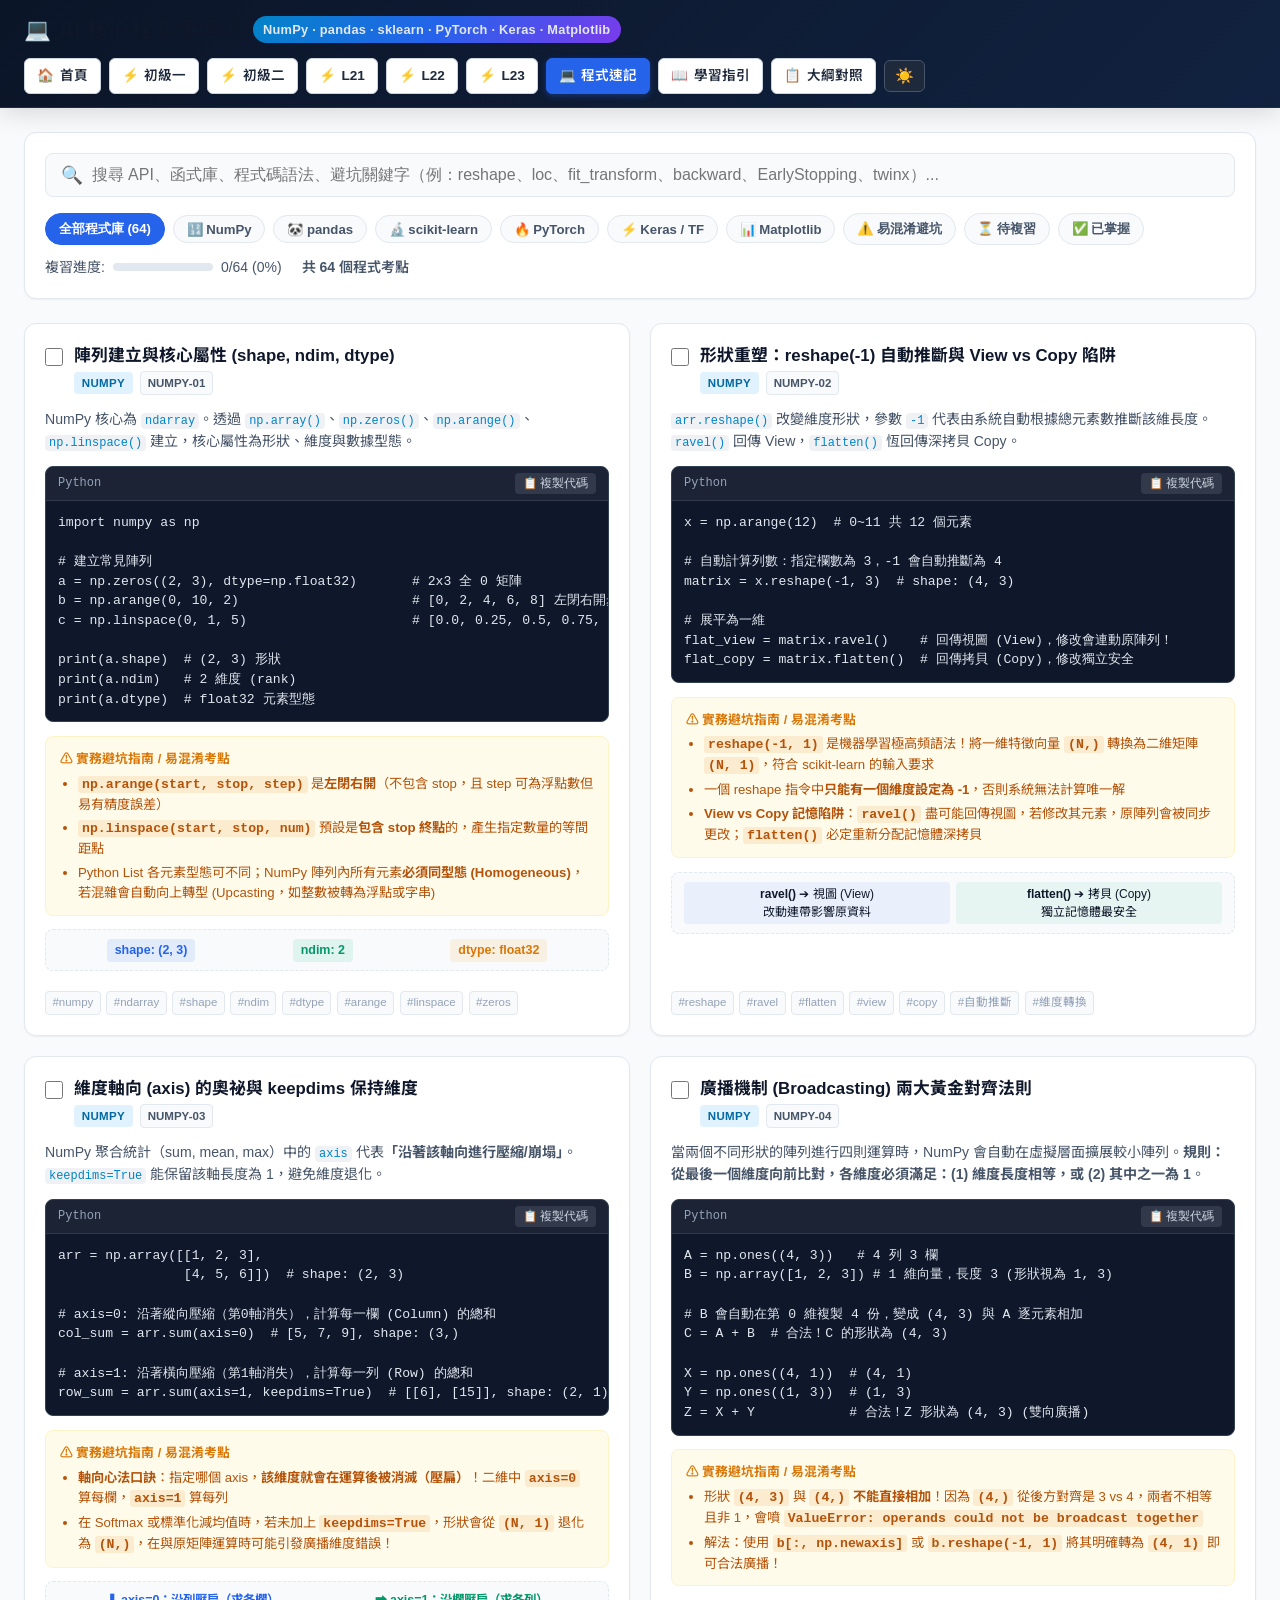
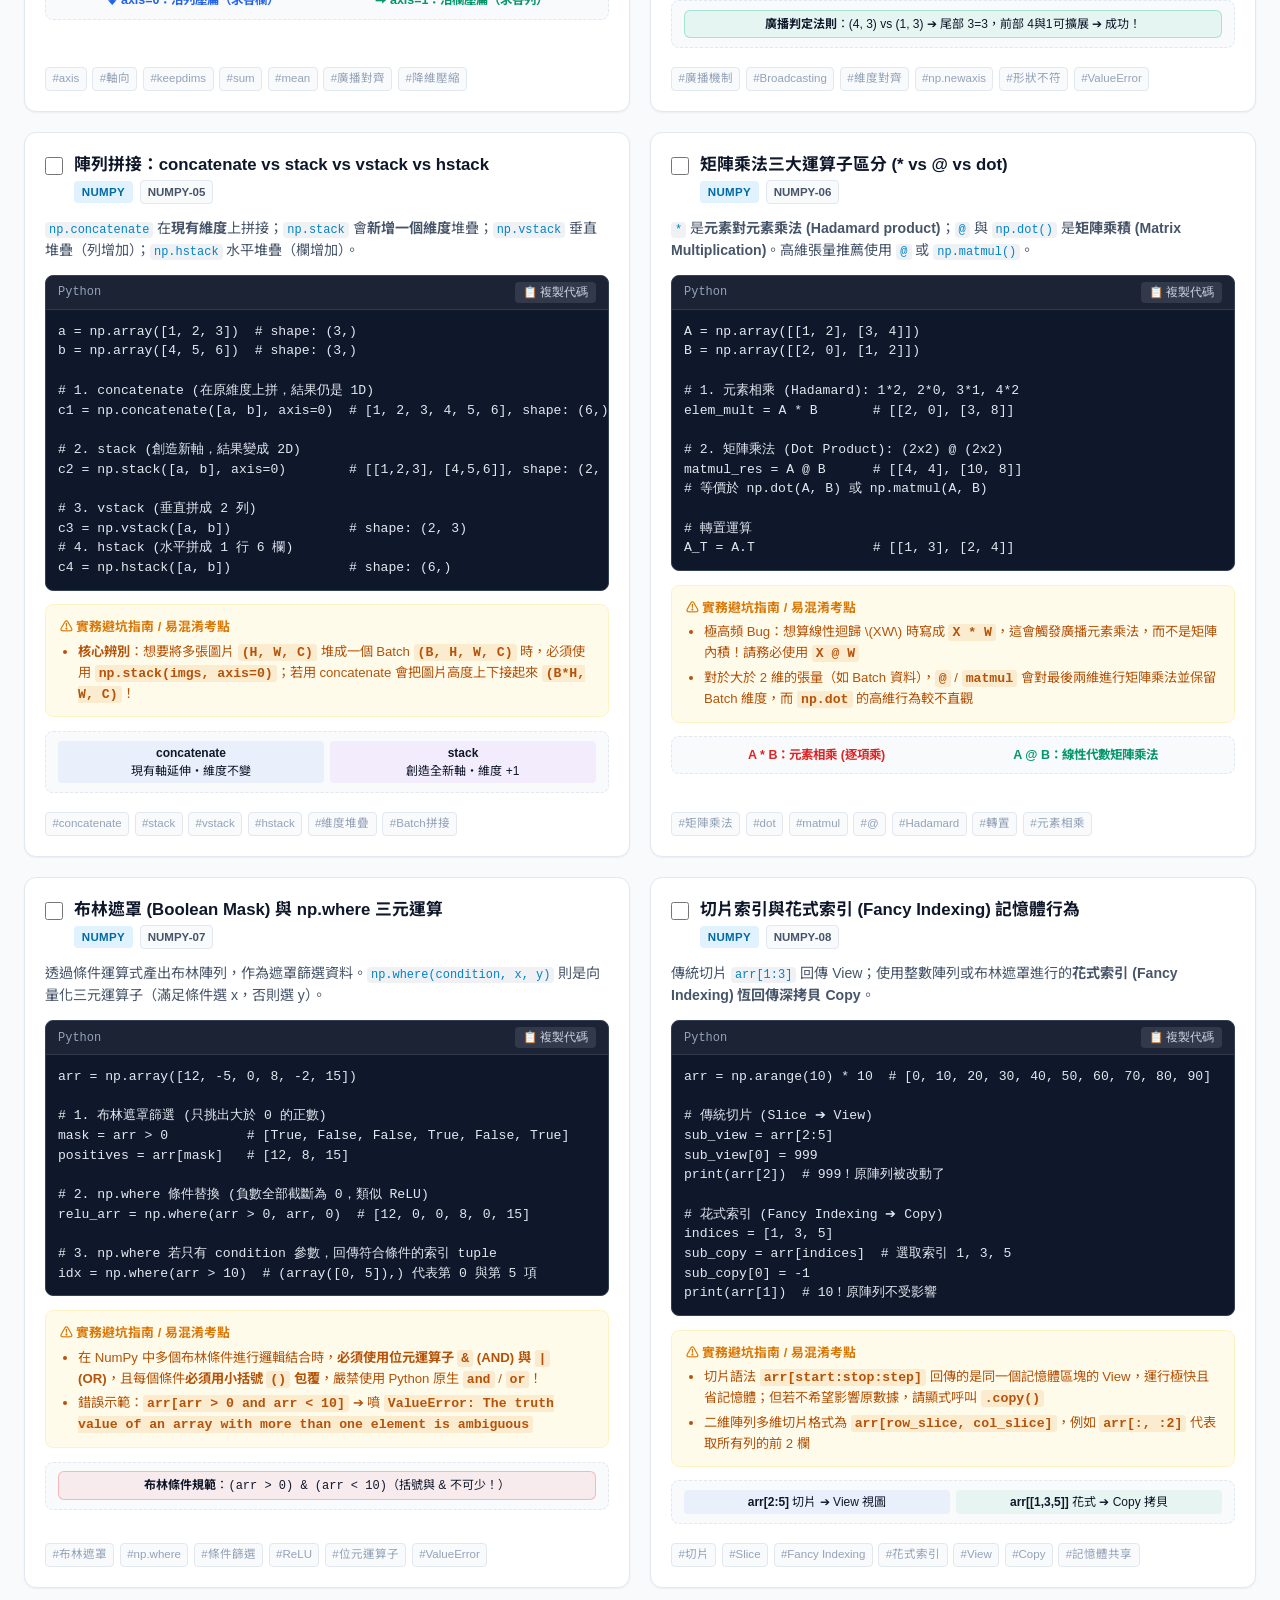
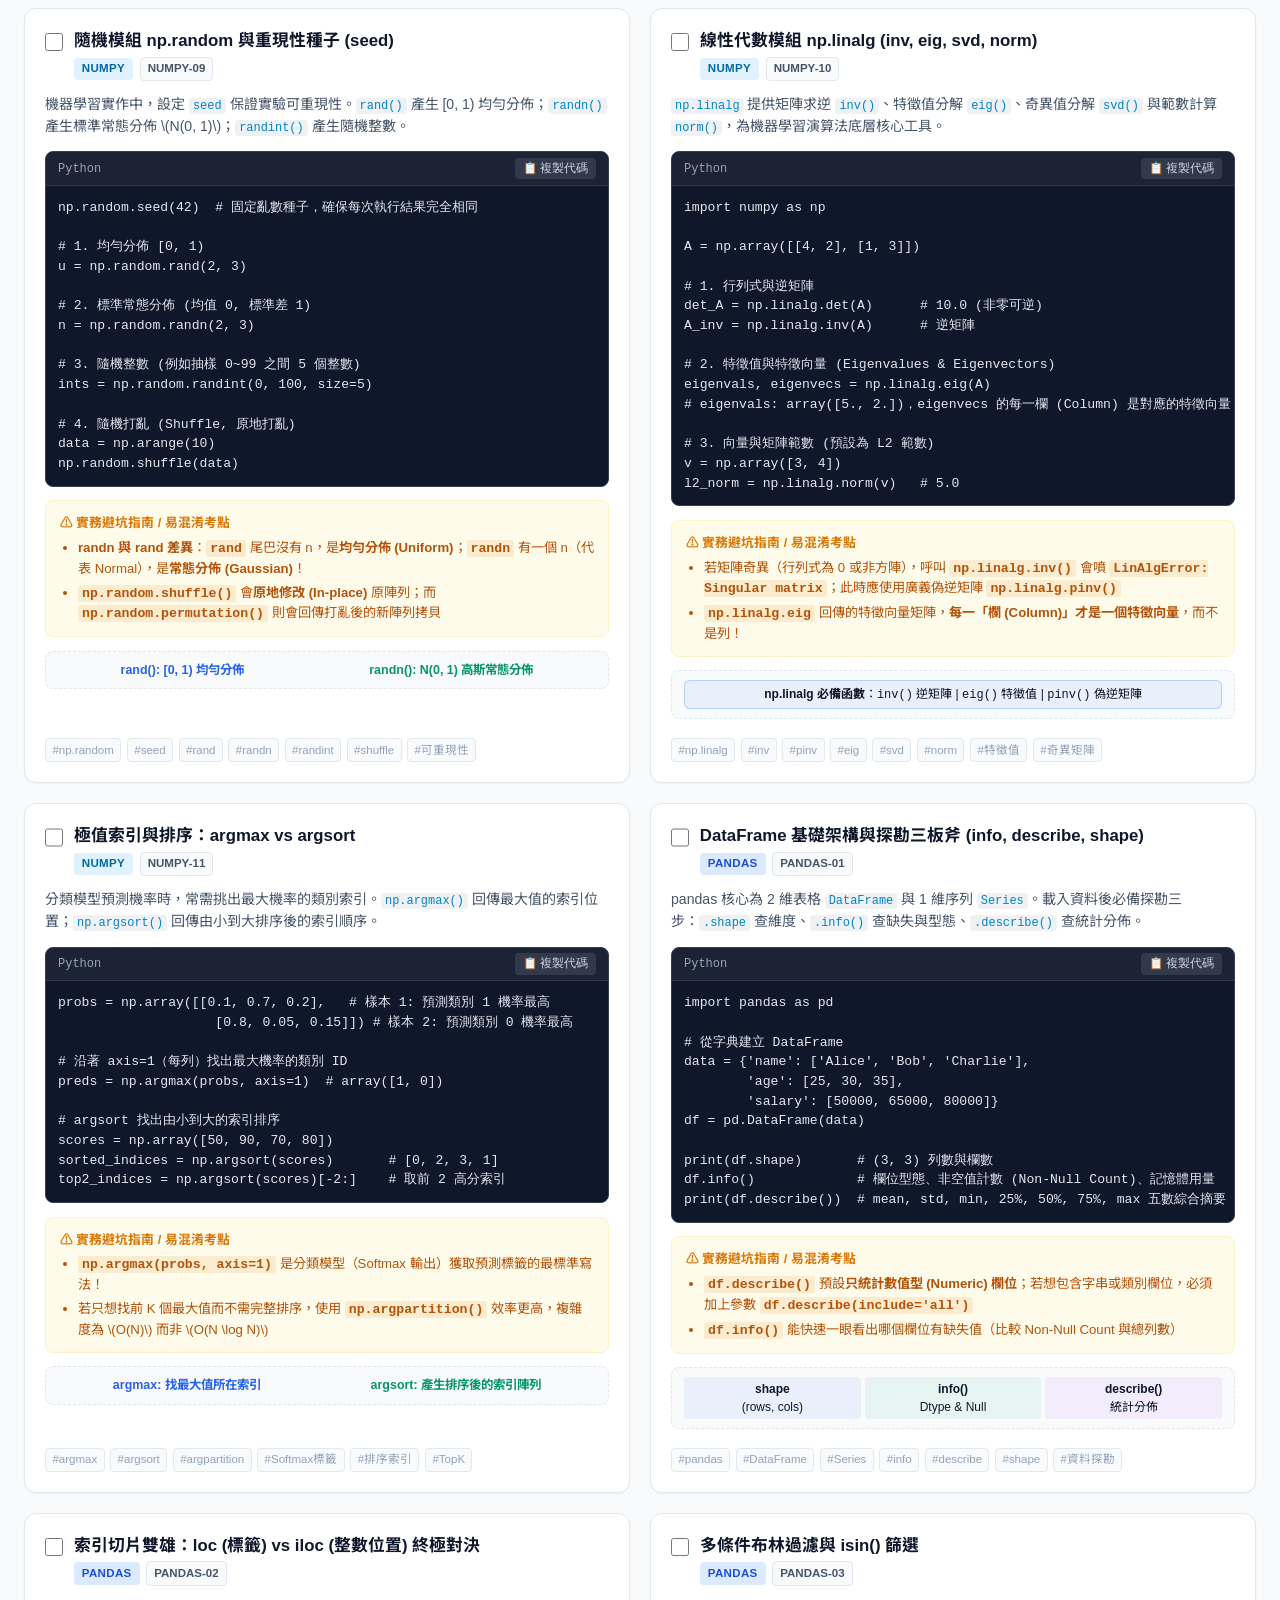
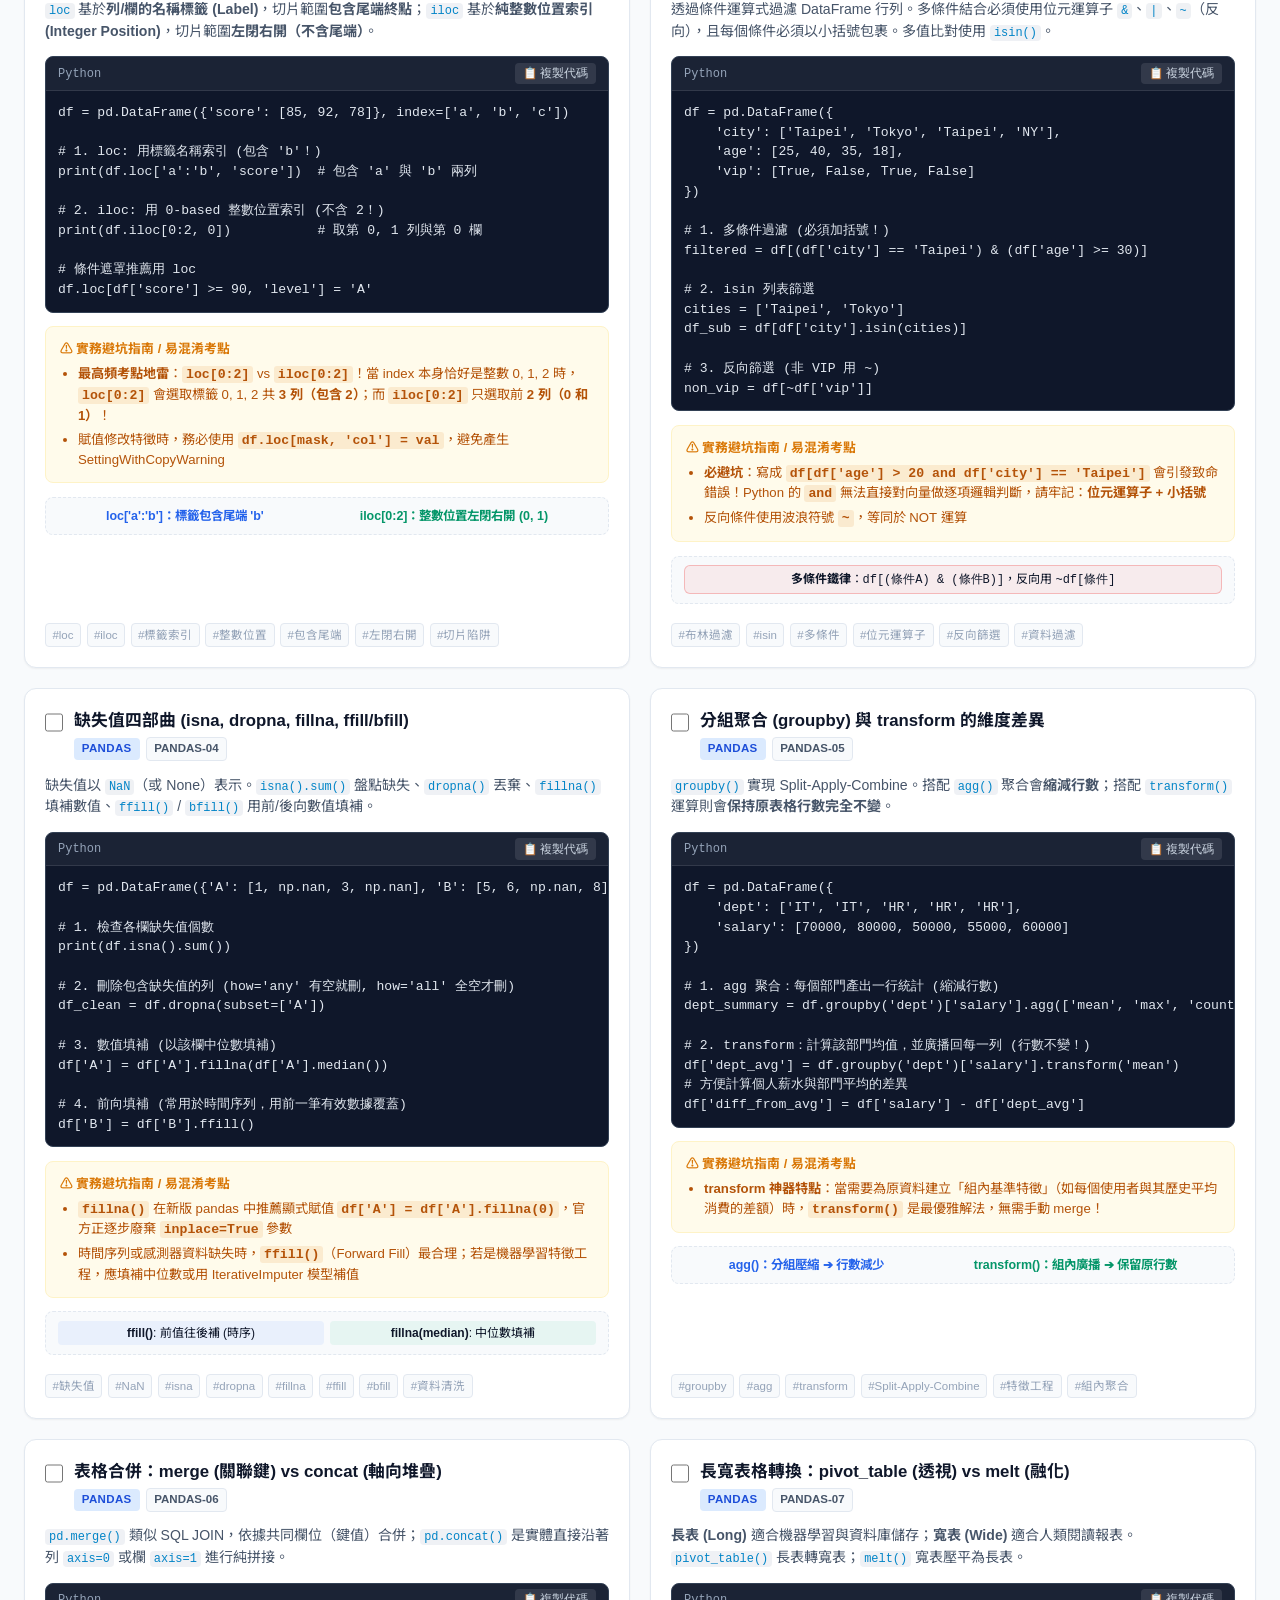
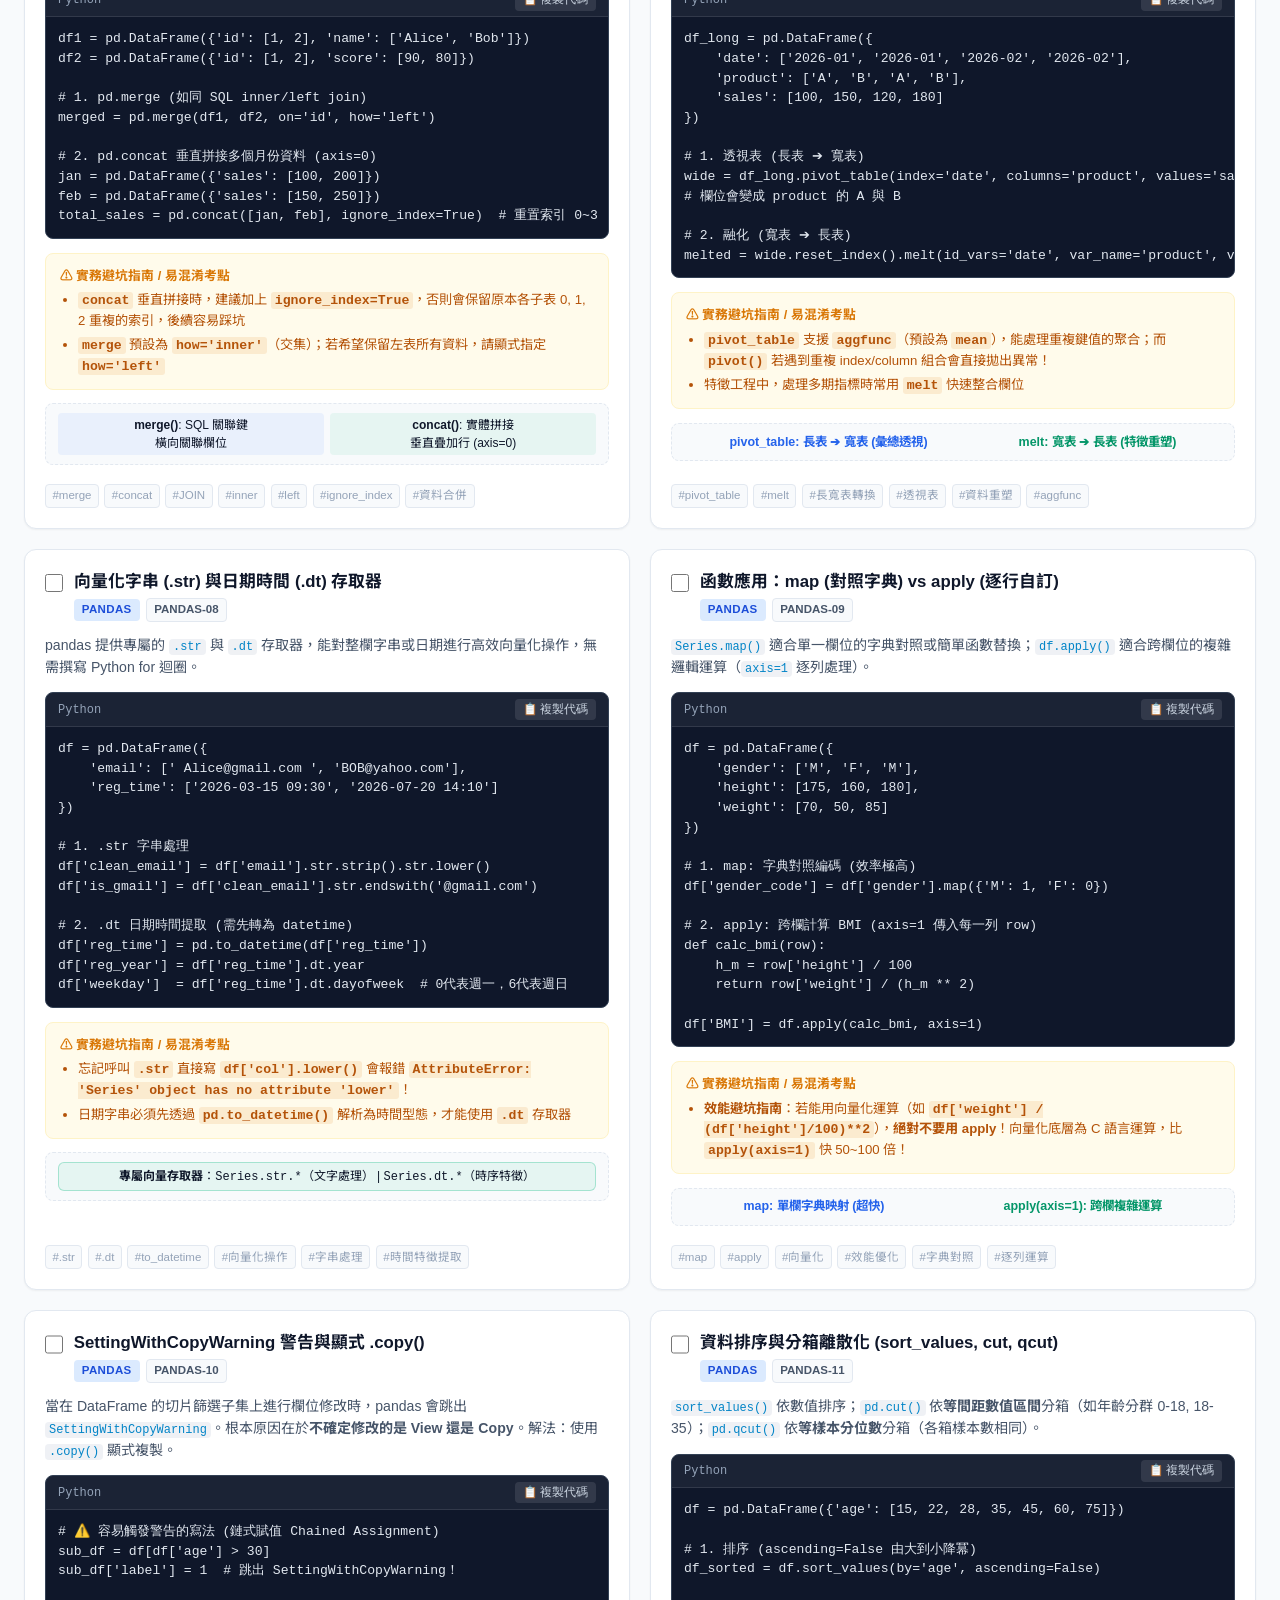
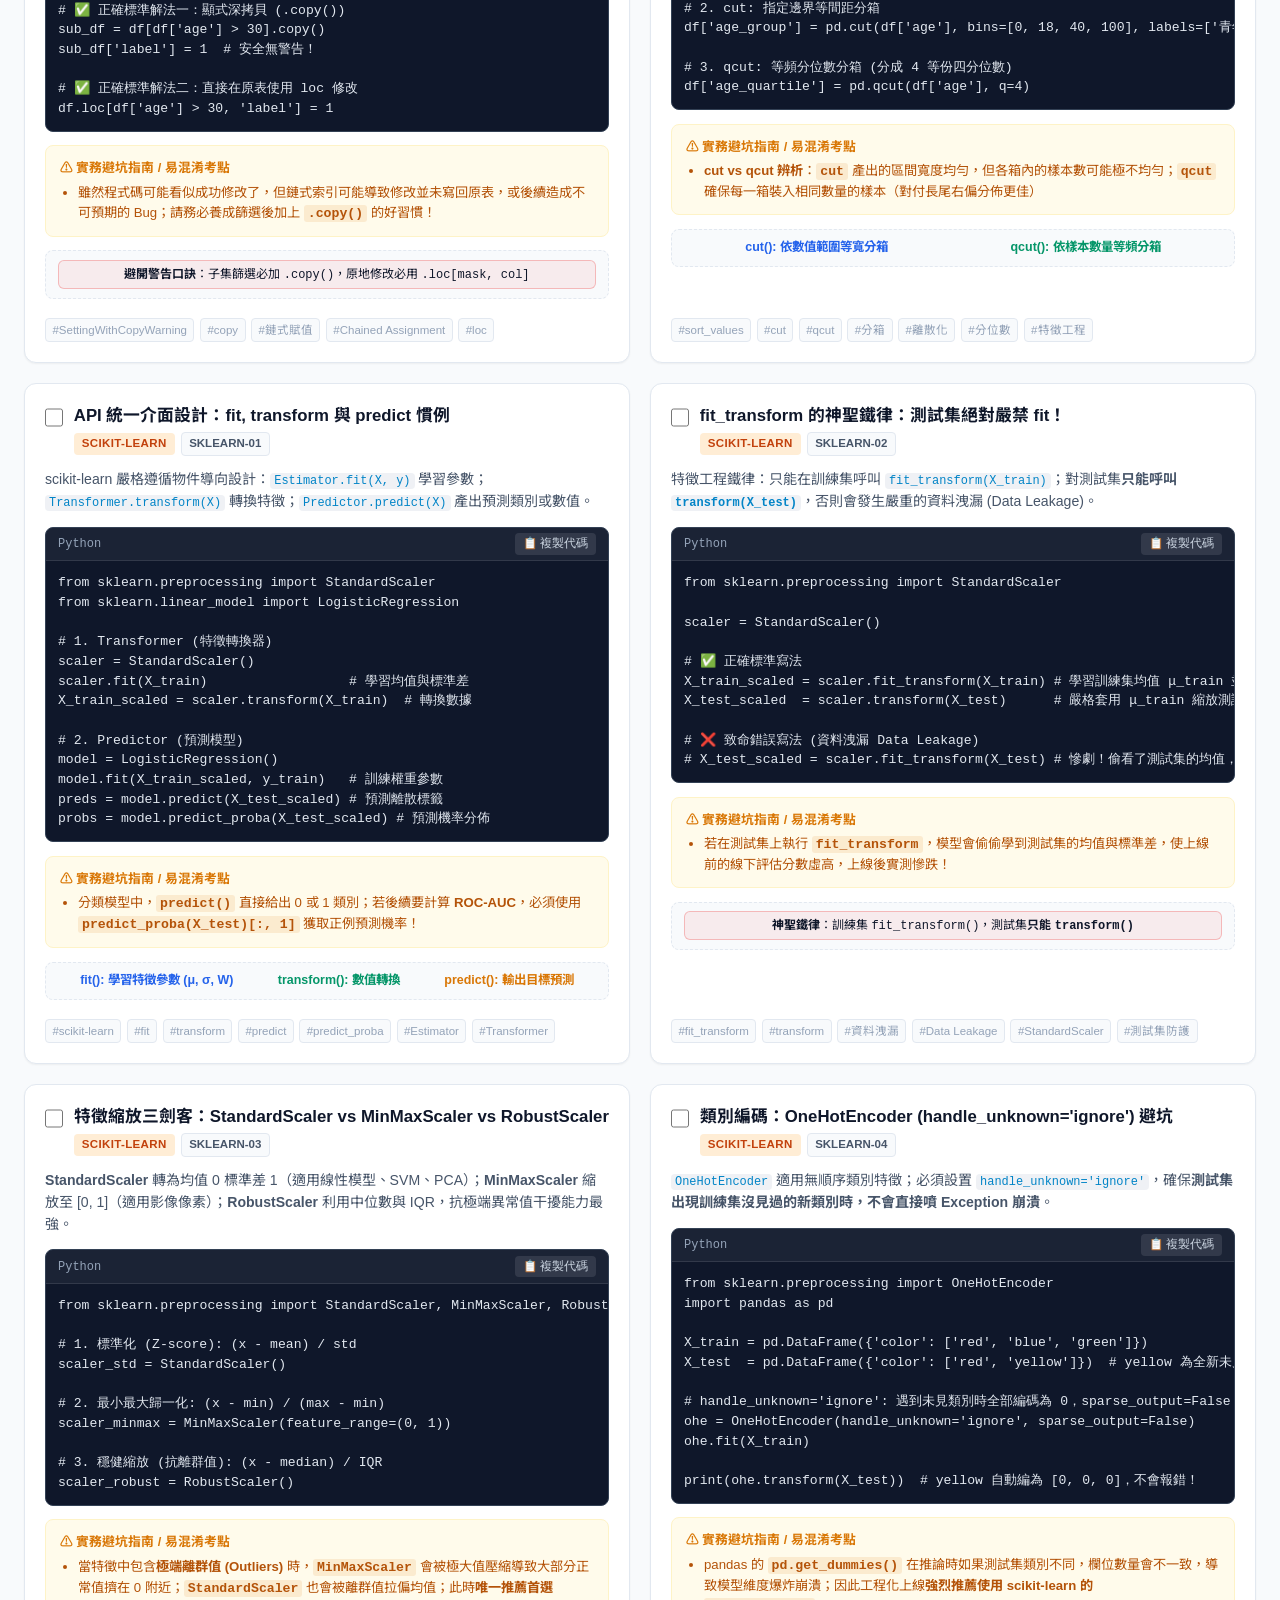
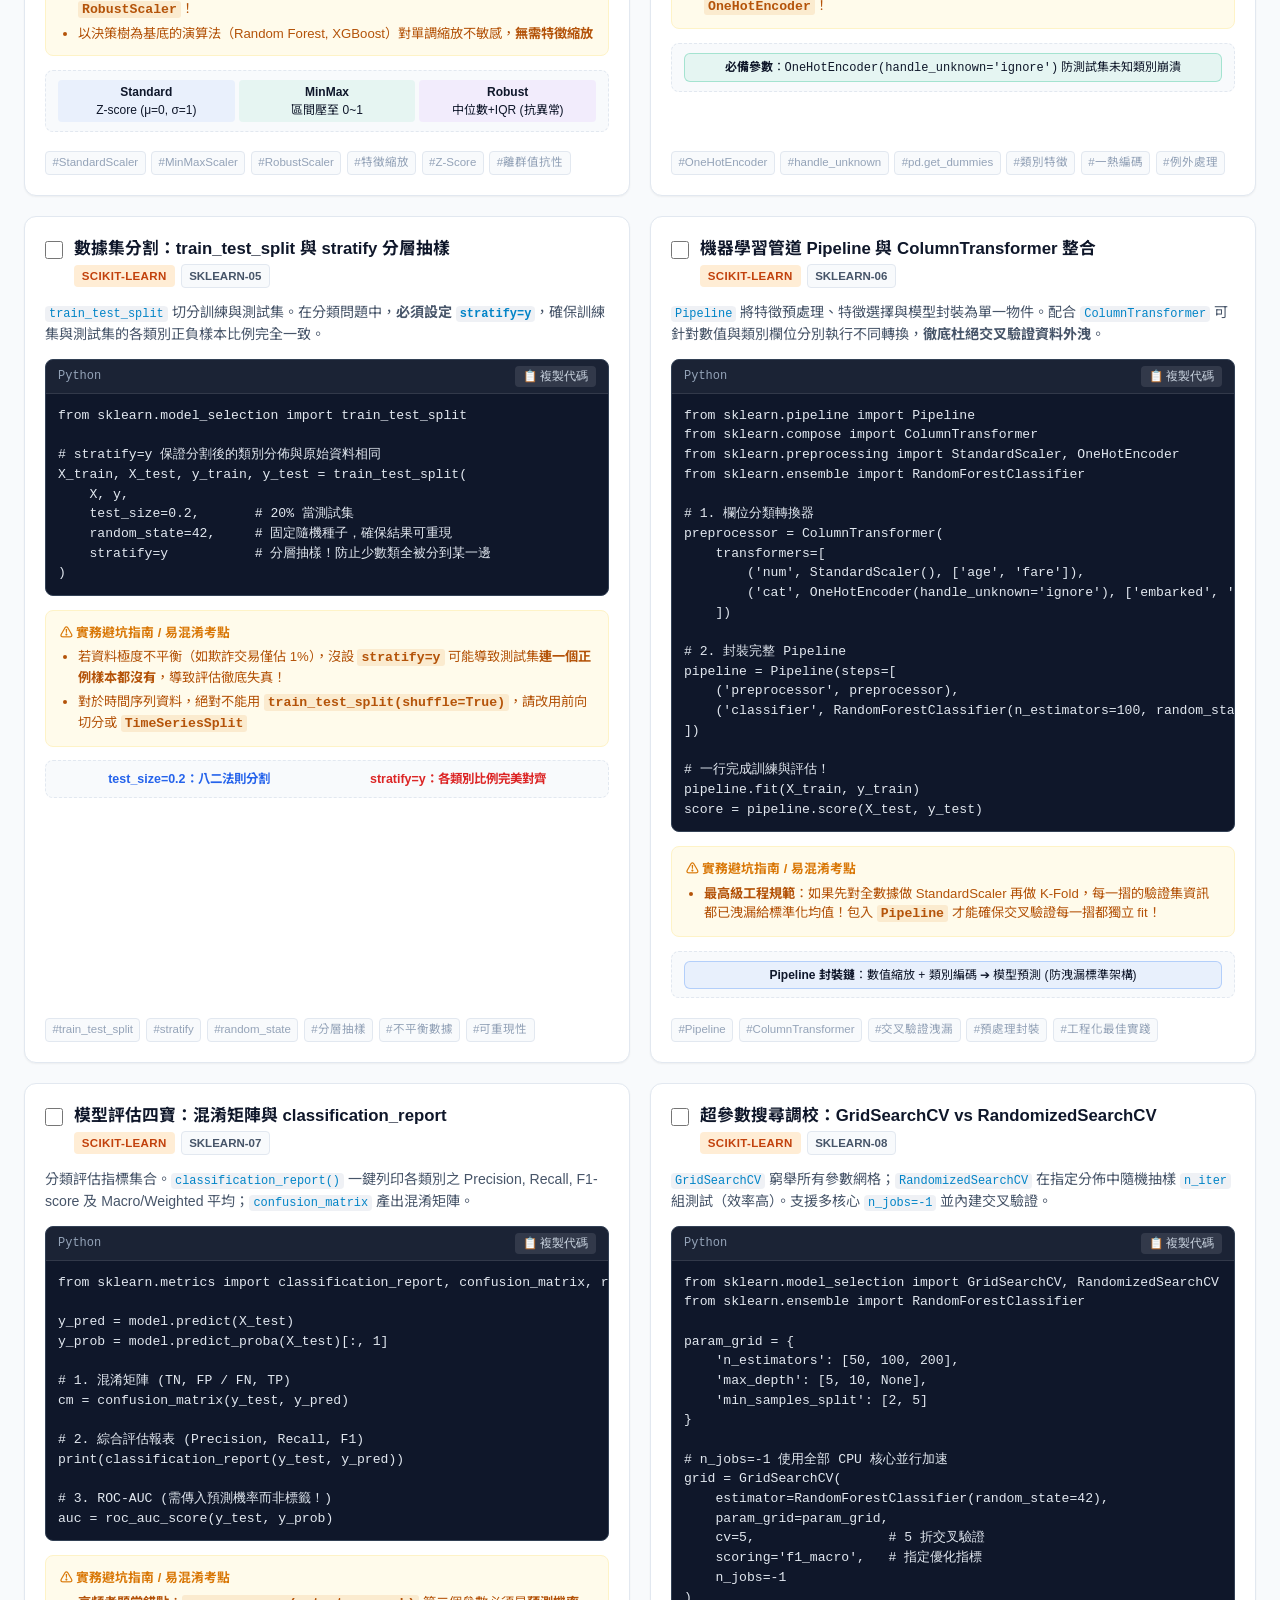
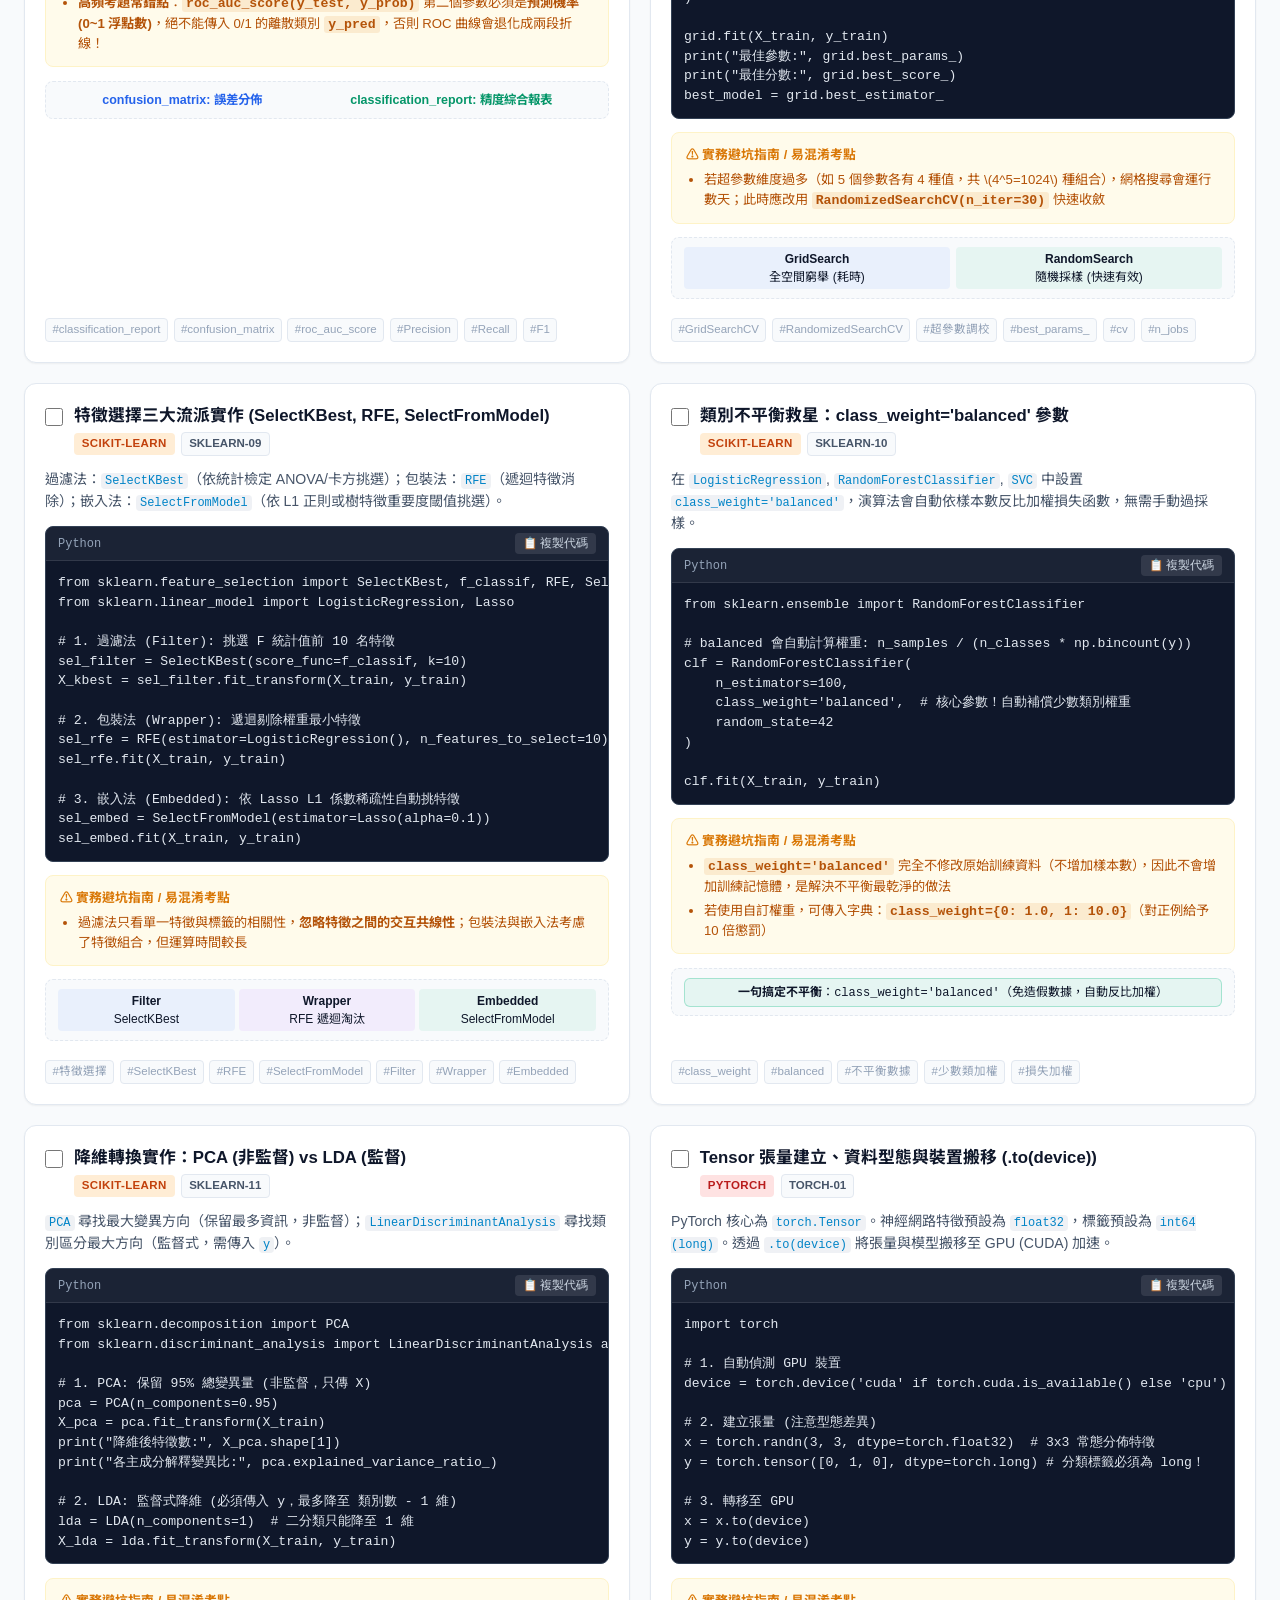
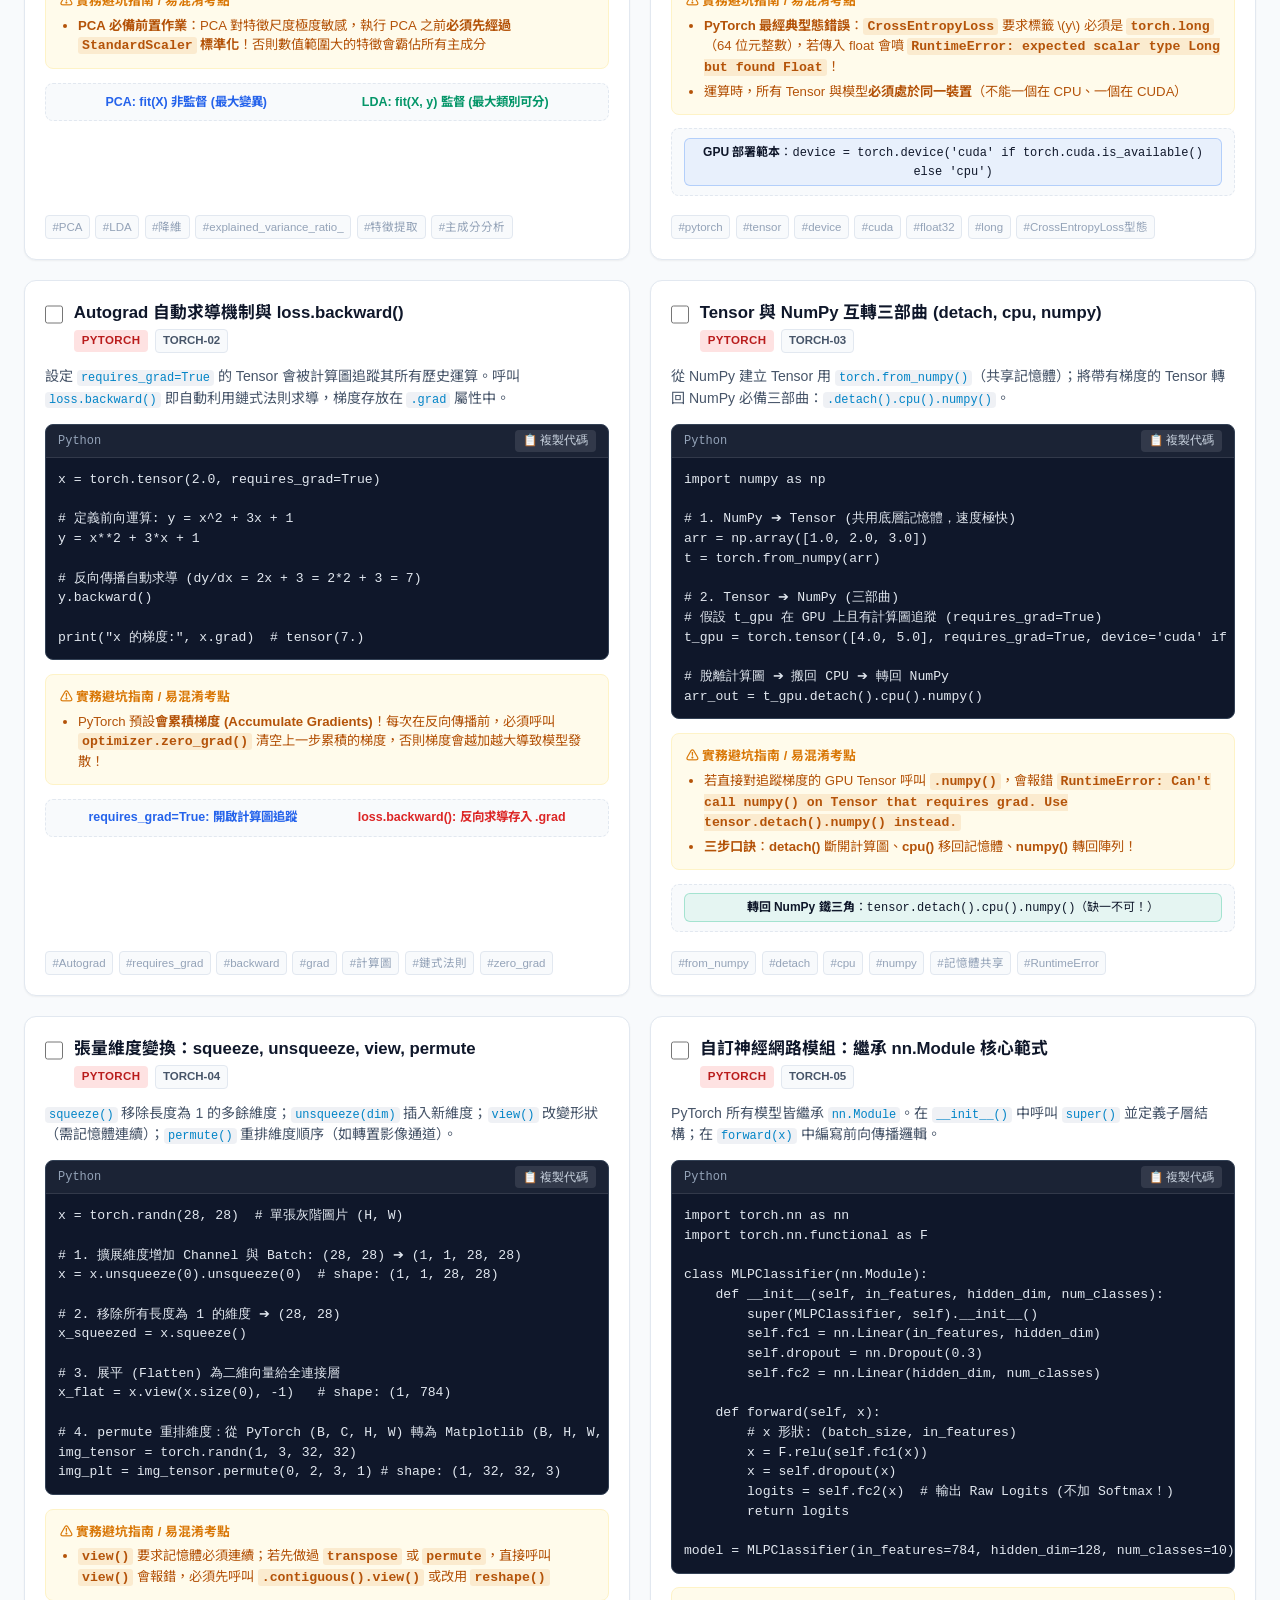
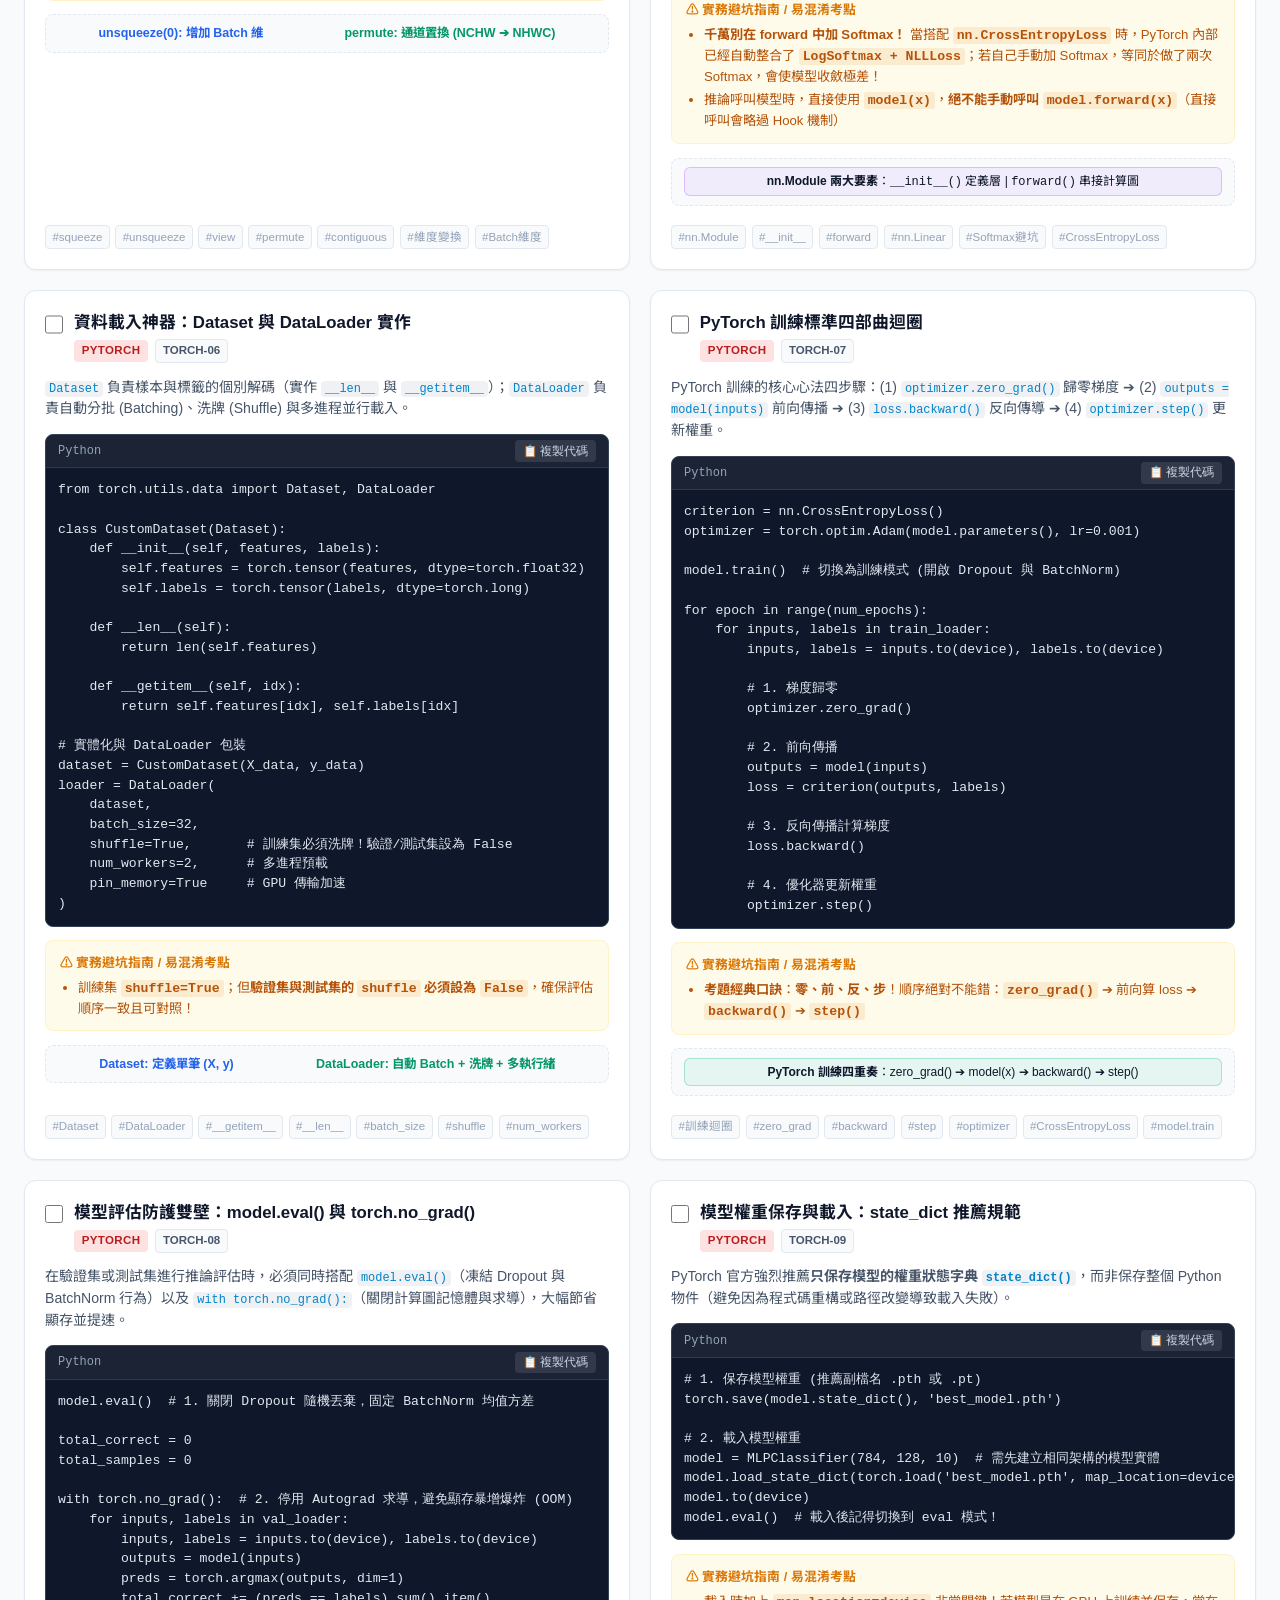
==== quick_notes_coding.html @ b4d8b908 "Feat: Add AI Coding Cheat Sheet page covering NumPy, pandas, scikit-learn, PyTorch, Keras, and Matpl" ====
<!DOCTYPE html>
<html lang="zh-Hant">
<head>
    <meta charset="UTF-8">
    <meta name="viewport" content="width=device-width, initial-scale=1.0">
    <title>AI 程式實戰速記 - NumPy / pandas / scikit-learn / PyTorch / Keras / Matplotlib</title>
    <link rel="stylesheet" href="styles.css">
    <style>
        :root {
            --card-border: #e2e8f0;
            --card-hover-border: #cbd5e1;
            --badge-blue-bg: #eff6ff;
            --badge-blue-text: #2563eb;
            --badge-green-bg: #ecfdf5;
            --badge-green-text: #059669;
            --warning-bg: #fffbeb;
            --warning-border: #fef3c7;
            --warning-text: #b45309;
            --warning-title: #d97706;
            --code-bg: #0f172a;
            --code-text: #e2e8f0;
        }

        [data-theme="dark"] {
            --card-border: #1e293b;
            --card-hover-border: #334155;
            --badge-blue-bg: #172554;
            --badge-blue-text: #60a5fa;
            --badge-green-bg: #064e3b;
            --badge-green-text: #34d399;
            --warning-bg: #291e0a;
            --warning-border: #451a03;
            --warning-text: #fcd34d;
            --warning-title: #fbbf24;
            --code-bg: #030712;
            --code-text: #f8fafc;
        }

        body {
            background-color: var(--bg-main);
            color: var(--text-primary);
            font-family: -apple-system, BlinkMacSystemFont, "Segoe UI", Roboto, "Helvetica Neue", Arial, "Noto Sans TC", sans-serif;
            margin: 0;
            padding: 0;
            line-height: 1.5;
        }

        /* Top Sticky Header */
        .notes-header-sticky {
            position: sticky;
            top: 0;
            z-index: 100;
            background-color: var(--bg-card);
            border-bottom: 1px solid var(--border-color);
            padding: 0.85rem 1.5rem;
            display: flex;
            align-items: center;
            justify-content: space-between;
            box-shadow: var(--shadow-sm);
            flex-wrap: wrap;
            gap: 0.75rem;
        }

        .notes-title-group {
            display: flex;
            align-items: center;
            gap: 0.75rem;
        }

        .notes-title-main {
            font-size: 1.35rem;
            font-weight: 800;
            color: var(--text-primary);
            display: flex;
            align-items: center;
            gap: 0.5rem;
            margin: 0;
        }

        .notes-subject-badge {
            background: linear-gradient(135deg, #0284c7 0%, #2563eb 50%, #7c3aed 100%);
            color: white;
            font-size: 0.8rem;
            font-weight: 700;
            padding: 0.25rem 0.65rem;
            border-radius: 9999px;
            letter-spacing: 0.02em;
        }

        .header-actions {
            display: flex;
            align-items: center;
            gap: 0.5rem;
            flex-wrap: wrap;
        }

        .nav-btn-link {
            display: inline-flex;
            align-items: center;
            gap: 0.35rem;
            padding: 0.4rem 0.8rem;
            font-size: 0.85rem;
            font-weight: 600;
            border-radius: 6px;
            text-decoration: none;
            color: #f8fafc;
            background: #1e293b;
            border: 1px solid #475569;
            transition: all 0.2s ease;
        }

        .nav-btn-link:hover {
            background: #334155;
            color: #ffffff;
            border-color: #64748b;
        }

        .nav-btn-link.active {
            background: var(--primary) !important;
            color: #ffffff !important;
            border-color: var(--primary) !important;
        }

        .theme-toggle-btn {
            background: #1e293b;
            border: 1px solid #475569;
            color: #f8fafc;
            padding: 0.4rem 0.65rem;
            border-radius: 6px;
            cursor: pointer;
            font-size: 0.95rem;
            display: flex;
            align-items: center;
            justify-content: center;
            transition: all 0.2s;
        }

        .theme-toggle-btn:hover {
            background: #334155;
        }

        /* Main Container */
        .notes-main-container {
            max-width: 1400px;
            margin: 0 auto;
            padding: 1.5rem 1.5rem 4rem;
        }

        /* Control Filter Panel */
        .control-panel {
            background-color: var(--bg-card);
            border: 1px solid var(--border-color);
            border-radius: 12px;
            padding: 1.25rem;
            margin-bottom: 1.5rem;
            box-shadow: var(--shadow-sm);
        }

        .search-row {
            position: relative;
            margin-bottom: 1rem;
        }

        .search-icon {
            position: absolute;
            left: 1rem;
            top: 50%;
            transform: translateY(-50%);
            font-size: 1.1rem;
            color: var(--text-muted);
            pointer-events: none;
        }

        .notes-search-input {
            width: 100%;
            padding: 0.75rem 2.85rem 0.75rem 2.85rem;
            font-size: 1rem;
            border: 1px solid var(--border-color);
            border-radius: 8px;
            background-color: var(--bg-main);
            color: var(--text-primary);
            box-sizing: border-box;
            outline: none;
            transition: border-color 0.2s, box-shadow 0.2s;
        }

        .notes-search-input:focus {
            border-color: var(--primary);
            box-shadow: 0 0 0 3px rgba(37, 99, 235, 0.15);
        }

        .btn-clear-search {
            position: absolute;
            right: 0.85rem;
            top: 50%;
            transform: translateY(-50%);
            background: transparent;
            border: none;
            color: var(--text-muted);
            font-size: 1.25rem;
            cursor: pointer;
            display: none;
        }

        .btn-clear-search.show {
            display: block;
        }

        .filter-tags-row {
            display: flex;
            align-items: center;
            justify-content: space-between;
            flex-wrap: wrap;
            gap: 0.75rem;
        }

        .pills-group {
            display: flex;
            align-items: center;
            flex-wrap: wrap;
            gap: 0.5rem;
        }

        .filter-pill {
            background-color: var(--bg-main);
            color: var(--text-secondary);
            border: 1px solid var(--border-color);
            padding: 0.35rem 0.8rem;
            border-radius: 9999px;
            font-size: 0.825rem;
            font-weight: 600;
            cursor: pointer;
            transition: all 0.2s ease;
            user-select: none;
        }

        .filter-pill:hover {
            border-color: var(--primary);
            color: var(--primary);
        }

        .filter-pill.active {
            background-color: var(--primary);
            color: white;
            border-color: var(--primary);
        }

        .filter-pill.warning-pill.active {
            background-color: #d97706;
            border-color: #d97706;
            color: white;
        }

        .stats-counter-group {
            display: flex;
            align-items: center;
            gap: 1.25rem;
            font-size: 0.875rem;
            color: var(--text-secondary);
        }

        .progress-indicator {
            display: flex;
            align-items: center;
            gap: 0.5rem;
        }

        .progress-pill-bar {
            width: 100px;
            height: 8px;
            background-color: var(--border-color);
            border-radius: 9999px;
            overflow: hidden;
        }

        .progress-pill-fill {
            height: 100%;
            background-color: #10b981;
            width: 0%;
            transition: width 0.3s ease;
        }

        .total-counter-text {
            font-weight: 600;
        }

        /* Note Cards Grid */
        .notes-grid {
            display: grid;
            grid-template-columns: repeat(auto-fill, minmax(420px, 1fr));
            gap: 1.25rem;
        }

        @media (max-width: 900px) {
            .notes-grid {
                grid-template-columns: 1fr;
            }
        }

        .note-card {
            background-color: var(--bg-card);
            border: 1px solid var(--card-border);
            border-radius: 12px;
            padding: 1.25rem;
            display: flex;
            flex-direction: column;
            gap: 0.85rem;
            transition: transform 0.2s ease, box-shadow 0.2s ease, border-color 0.2s ease;
            position: relative;
            box-shadow: var(--shadow-sm);
        }

        .note-card:hover {
            transform: translateY(-2px);
            box-shadow: var(--shadow-md);
            border-color: var(--card-hover-border);
        }

        .note-card.mastered {
            opacity: 0.75;
            border-color: #10b981;
            background-color: rgba(16, 185, 129, 0.03);
        }

        .note-card-header {
            display: flex;
            align-items: flex-start;
            justify-content: space-between;
            gap: 0.5rem;
        }

        .header-left {
            display: flex;
            align-items: flex-start;
            gap: 0.65rem;
            flex: 1;
        }

        .custom-checkbox {
            margin-top: 0.25rem;
            width: 1.15rem;
            height: 1.15rem;
            accent-color: #10b981;
            cursor: pointer;
            flex-shrink: 0;
        }

        .title-block {
            display: flex;
            flex-direction: column;
            gap: 0.25rem;
        }

        .card-topic-title {
            font-size: 1.05rem;
            font-weight: 700;
            color: var(--text-primary);
            margin: 0;
            line-height: 1.4;
        }

        .badges-row {
            display: flex;
            align-items: center;
            gap: 0.4rem;
            flex-wrap: wrap;
        }

        .lib-badge {
            font-size: 0.72rem;
            font-weight: 800;
            padding: 0.15rem 0.5rem;
            border-radius: 4px;
            text-transform: uppercase;
            letter-spacing: 0.03em;
        }

        .lib-numpy { background: #e0f2fe; color: #0369a1; }
        .lib-pandas { background: #dbeafe; color: #1d4ed8; }
        .lib-sklearn { background: #ffedd5; color: #c2410c; }
        .lib-pytorch { background: #fee2e2; color: #b91c1c; }
        .lib-keras { background: #fae8ff; color: #a21caf; }
        .lib-matplotlib { background: #dcfce7; color: #15803d; }

        [data-theme="dark"] .lib-numpy { background: #082f49; color: #38bdf8; }
        [data-theme="dark"] .lib-pandas { background: #1e3a8a; color: #93c5fd; }
        [data-theme="dark"] .lib-sklearn { background: #431407; color: #fb923c; }
        [data-theme="dark"] .lib-pytorch { background: #450a0a; color: #f87171; }
        [data-theme="dark"] .lib-keras { background: #4a044e; color: #f472b6; }
        [data-theme="dark"] .lib-matplotlib { background: #052e16; color: #4ade80; }

        .code-tag-badge {
            background-color: var(--bg-main);
            color: var(--text-secondary);
            font-size: 0.72rem;
            font-weight: 600;
            padding: 0.15rem 0.45rem;
            border-radius: 4px;
            border: 1px solid var(--border-color);
        }

        /* Summary text */
        .card-summary {
            font-size: 0.88rem;
            color: var(--text-secondary);
            line-height: 1.55;
            margin: 0;
        }

        .card-summary code {
            background: rgba(148, 163, 184, 0.15);
            padding: 1px 4px;
            border-radius: 4px;
            font-family: Consolas, monospace;
            font-size: 0.85em;
            color: #0284c7;
        }

        /* Code Snippet Box */
        .code-snippet-box {
            background-color: var(--code-bg);
            border-radius: 8px;
            overflow: hidden;
            border: 1px solid #334155;
            position: relative;
        }

        .code-header-bar {
            display: flex;
            align-items: center;
            justify-content: space-between;
            padding: 0.35rem 0.75rem;
            background: rgba(255, 255, 255, 0.05);
            border-bottom: 1px solid rgba(255, 255, 255, 0.1);
            font-size: 0.75rem;
            color: #94a3b8;
            font-family: Consolas, monospace;
        }

        .btn-copy-code {
            background: rgba(255, 255, 255, 0.1);
            border: none;
            color: #cbd5e1;
            padding: 0.2rem 0.5rem;
            border-radius: 4px;
            font-size: 0.72rem;
            cursor: pointer;
            transition: all 0.2s;
            display: flex;
            align-items: center;
            gap: 0.25rem;
        }

        .btn-copy-code:hover {
            background: rgba(255, 255, 255, 0.2);
            color: white;
        }

        .code-pre {
            margin: 0;
            padding: 0.75rem;
            overflow-x: auto;
            font-family: "Fira Code", Consolas, "Courier New", monospace;
            font-size: 0.82rem;
            line-height: 1.5;
            color: var(--code-text);
        }

        /* Confusing Box */
        .confusing-box {
            background-color: var(--warning-bg);
            border: 1px solid var(--warning-border);
            border-radius: 8px;
            padding: 0.75rem 0.85rem;
        }

        .confusing-title {
            font-size: 0.8rem;
            font-weight: 700;
            color: var(--warning-title);
            display: flex;
            align-items: center;
            gap: 0.35rem;
            margin-bottom: 0.35rem;
        }

        .confusing-list {
            margin: 0;
            padding-left: 1.15rem;
            font-size: 0.825rem;
            color: var(--warning-text);
            line-height: 1.5;
        }

        .confusing-list li {
            margin-bottom: 0.25rem;
        }

        .confusing-list li:last-child {
            margin-bottom: 0;
        }

        .confusing-list code {
            background: rgba(217, 119, 6, 0.12);
            padding: 1px 4px;
            border-radius: 3px;
            font-family: Consolas, monospace;
            font-weight: 700;
        }

        /* Visual Box */
        .visual-diagram-box {
            background-color: var(--bg-main);
            border: 1px dashed var(--border-color);
            border-radius: 8px;
            padding: 0.55rem 0.75rem;
        }

        /* Keywords Footer */
        .keywords-row {
            display: flex;
            align-items: center;
            gap: 0.35rem;
            flex-wrap: wrap;
            margin-top: auto;
            padding-top: 0.35rem;
        }

        .kw-tag {
            font-size: 0.72rem;
            color: var(--text-muted);
            background: var(--bg-main);
            padding: 0.15rem 0.4rem;
            border-radius: 4px;
            border: 1px solid var(--border-color);
        }

        .empty-results-box {
            grid-column: 1 / -1;
            text-align: center;
            padding: 4rem 1rem;
            color: var(--text-secondary);
        }

        .empty-icon {
            font-size: 3rem;
            margin-bottom: 1rem;
            opacity: 0.5;
        }
    </style>
</head>
<body>
    <!-- Top Sticky Header -->
    <header class="notes-header-sticky">
        <div class="notes-title-group">
            <h1 class="notes-title-main">
                <span>💻</span> AI 核心程式庫速記
            </h1>
            <span class="notes-subject-badge">NumPy · pandas · sklearn · PyTorch · Keras · Matplotlib</span>
        </div>
        <div class="header-actions">
            <a href="index.html" class="nav-btn-link" title="返回首頁測驗">
                <span>🏠</span> 首頁
            </a>
            <a href="quick_notes_l11.html" class="nav-btn-link" title="初級科目一考點速記">
                <span>⚡</span> 初級一
            </a>
            <a href="quick_notes_l12.html" class="nav-btn-link" title="初級科目二考點速記">
                <span>⚡</span> 初級二
            </a>
            <a href="quick_notes_l21.html" class="nav-btn-link" title="中級科目1考點速記">
                <span>⚡</span> L21
            </a>
            <a href="quick_notes_l22.html" class="nav-btn-link" title="中級科目2考點速記">
                <span>⚡</span> L22
            </a>
            <a href="quick_notes_l23.html" class="nav-btn-link" title="中級科目3考點速記">
                <span>⚡</span> L23
            </a>
            <a href="quick_notes_coding.html" class="nav-btn-link active" title="AI 核心程式庫重點整理速記">
                <span>💻</span> 程式速記
            </a>
            <a href="study_guide_notes.html" class="nav-btn-link" title="官方學習指引一頁式重點速記">
                <span>📖</span> 學習指引
            </a>
            <a href="syllabus.html" class="nav-btn-link" title="考試評鑑大綱對照表">
                <span>📋</span> 大綱對照
            </a>
            <button id="theme-toggle" class="theme-toggle-btn" title="切換深淺色模式">
                <span id="sun-icon">☀️</span>
                <span id="moon-icon" class="hidden">🌙</span>
            </button>
        </div>
    </header>

    <!-- Main Container -->
    <main class="notes-main-container">
        <!-- Control Filter Box -->
        <div class="control-panel">
            <div class="search-row">
                <span class="search-icon">🔍</span>
                <input type="text" id="keyword-search-input" class="notes-search-input" placeholder="搜尋 API、函式庫、程式碼語法、避坑關鍵字（例：reshape、loc、fit_transform、backward、EarlyStopping、twinx）...">
                <button class="btn-clear-search" id="btn-clear-search" title="清除搜尋">&times;</button>
            </div>

            <div class="filter-tags-row">
                <div class="pills-group">
                    <button class="filter-pill active" data-category="all">全部程式庫 (64)</button>
                    <button class="filter-pill" data-category="numpy">🔢 NumPy</button>
                    <button class="filter-pill" data-category="pandas">🐼 pandas</button>
                    <button class="filter-pill" data-category="sklearn">🔬 scikit-learn</button>
                    <button class="filter-pill" data-category="pytorch">🔥 PyTorch</button>
                    <button class="filter-pill" data-category="keras">⚡ Keras / TF</button>
                    <button class="filter-pill" data-category="matplotlib">📊 Matplotlib</button>
                    <button class="filter-pill warning-pill" data-category="confusing">⚠️ 易混淆避坑</button>
                    <button class="filter-pill" data-category="unmastered">⏳ 待複習</button>
                    <button class="filter-pill" data-category="mastered">✅ 已掌握</button>
                </div>

                <div class="stats-counter-group">
                    <div class="progress-indicator">
                        <span>複習進度:</span>
                        <div class="progress-pill-bar">
                            <div class="progress-pill-fill" id="progress-bar-fill"></div>
                        </div>
                        <span id="mastered-count-text">0/64 (0%)</span>
                    </div>
                    <div class="total-counter-text" id="total-visible-counter">共 64 個程式考點</div>
                </div>
            </div>
        </div>

        <!-- Note Cards Grid -->
        <div class="notes-grid" id="notes-grid">
            <!-- Dynamically populated from coding_cheat_sheet_data.js -->
        </div>
    </main>

    <!-- Data Script -->
    <script src="coding_cheat_sheet_data.js"></script>
    <script>
        document.addEventListener("DOMContentLoaded", () => {
            // Theme Management
            const themeToggleBtn = document.getElementById("theme-toggle");
            const sunIcon = document.getElementById("sun-icon");
            const moonIcon = document.getElementById("moon-icon");

            const savedTheme = localStorage.getItem("ai_exam_theme") || "light";
            document.documentElement.setAttribute("data-theme", savedTheme);
            updateThemeIcons(savedTheme);

            themeToggleBtn.addEventListener("click", () => {
                const current = document.documentElement.getAttribute("data-theme");
                const next = current === "dark" ? "light" : "dark";
                document.documentElement.setAttribute("data-theme", next);
                localStorage.setItem("ai_exam_theme", next);
                updateThemeIcons(next);
            });

            function updateThemeIcons(theme) {
                if (theme === "dark") {
                    sunIcon.classList.add("hidden");
                    moonIcon.classList.remove("hidden");
                } else {
                    sunIcon.classList.remove("hidden");
                    moonIcon.classList.add("hidden");
                }
            }

            // Mastered State Management
            const STORAGE_KEY = "ai_exam_mastered_coding";
            let masteredSet = new Set();
            try {
                const stored = localStorage.getItem(STORAGE_KEY);
                if (stored) {
                    masteredSet = new Set(JSON.parse(stored));
                }
            } catch (e) {
                console.error("Failed to load mastered coding items", e);
            }

            const saveMastered = () => {
                try {
                    localStorage.setItem(STORAGE_KEY, JSON.stringify([...masteredSet]));
                } catch (e) {
                    console.error("Failed to save mastered items", e);
                }
                updateProgressUI();
            };

            // Elements
            const notesGrid = document.getElementById("notes-grid");
            const searchInput = document.getElementById("keyword-search-input");
            const btnClearSearch = document.getElementById("btn-clear-search");
            const filterPills = document.querySelectorAll(".filter-pill");
            const totalCounter = document.getElementById("total-visible-counter");
            const progressBarFill = document.getElementById("progress-bar-fill");
            const masteredCountText = document.getElementById("mastered-count-text");

            let activeCategory = "all";
            let searchKeyword = "";

            // Progress Bar UI
            const updateProgressUI = () => {
                const total = CODING_CHEATSHEET_DATA.length;
                const masteredCount = masteredSet.size;
                const percent = total > 0 ? Math.round((masteredCount / total) * 100) : 0;
                progressBarFill.style.width = `${percent}%`;
                masteredCountText.textContent = `${masteredCount}/${total} (${percent}%)`;
            };

            // Library badge helper
            const getLibBadge = (cat) => {
                const map = {
                    numpy: { name: "NumPy", cls: "lib-numpy" },
                    pandas: { name: "pandas", cls: "lib-pandas" },
                    sklearn: { name: "scikit-learn", cls: "lib-sklearn" },
                    pytorch: { name: "PyTorch", cls: "lib-pytorch" },
                    keras: { name: "Keras / TF", cls: "lib-keras" },
                    matplotlib: { name: "Matplotlib", cls: "lib-matplotlib" }
                };
                const conf = map[cat] || { name: cat, cls: "" };
                return `<span class="lib-badge ${conf.cls}">${conf.name}</span>`;
            };

            // Render Cards
            const renderCards = () => {
                notesGrid.innerHTML = "";
                let visibleCount = 0;

                const filtered = CODING_CHEATSHEET_DATA.filter(item => {
                    // Category filter
                    if (activeCategory === "numpy" && item.category !== "numpy") return false;
                    if (activeCategory === "pandas" && item.category !== "pandas") return false;
                    if (activeCategory === "sklearn" && item.category !== "sklearn") return false;
                    if (activeCategory === "pytorch" && item.category !== "pytorch") return false;
                    if (activeCategory === "keras" && item.category !== "keras") return false;
                    if (activeCategory === "matplotlib" && item.category !== "matplotlib") return false;
                    if (activeCategory === "confusing" && (!item.confusing || item.confusing.length === 0)) return false;
                    if (activeCategory === "mastered" && !masteredSet.has(item.id)) return false;
                    if (activeCategory === "unmastered" && masteredSet.has(item.id)) return false;

                    // Search Keyword
                    if (searchKeyword) {
                        const kw = searchKeyword.toLowerCase();
                        const matchTitle = item.title.toLowerCase().includes(kw);
                        const matchSummary = item.summary.toLowerCase().includes(kw);
                        const matchSnippet = item.snippet && item.snippet.toLowerCase().includes(kw);
                        const matchKeywords = item.keywords && item.keywords.some(k => k.toLowerCase().includes(kw));
                        const matchConfusing = item.confusing && item.confusing.some(c => c.toLowerCase().includes(kw));
                        if (!matchTitle && !matchSummary && !matchSnippet && !matchKeywords && !matchConfusing) {
                            return false;
                        }
                    }

                    return true;
                });

                visibleCount = filtered.length;
                totalCounter.textContent = `共 ${visibleCount} 個程式考點`;

                if (filtered.length === 0) {
                    notesGrid.innerHTML = `
                        <div class="empty-results-box">
                            <div class="empty-icon">🔎</div>
                            <div style="font-size: 1.1rem; font-weight: 700; color: var(--text-primary); margin-bottom: 0.35rem;">無符合條件的程式考點</div>
                            <div>請嘗試更換搜尋關鍵字或切換函式庫分類</div>
                        </div>
                    `;
                    return;
                }

                filtered.forEach(item => {
                    const card = document.createElement("div");
                    const isMastered = masteredSet.has(item.id);
                    card.className = `note-card ${isMastered ? "mastered" : ""}`;

                    // Header
                    const header = document.createElement("div");
                    header.className = "note-card-header";

                    const headerLeft = document.createElement("div");
                    headerLeft.className = "header-left";

                    const checkbox = document.createElement("input");
                    checkbox.type = "checkbox";
                    checkbox.className = "custom-checkbox";
                    checkbox.checked = isMastered;
                    checkbox.title = isMastered ? "標記為待複習" : "標記為已掌握";
                    checkbox.addEventListener("change", (e) => {
                        if (e.target.checked) {
                            masteredSet.add(item.id);
                            card.classList.add("mastered");
                        } else {
                            masteredSet.delete(item.id);
                            card.classList.remove("mastered");
                        }
                        saveMastered();
                        if (activeCategory === "mastered" || activeCategory === "unmastered") {
                            renderCards();
                        }
                    });

                    const titleBlock = document.createElement("div");
                    titleBlock.className = "title-block";

                    const title = document.createElement("h3");
                    title.className = "card-topic-title";
                    title.textContent = item.title;

                    const badgesRow = document.createElement("div");
                    badgesRow.className = "badges-row";
                    badgesRow.innerHTML = `
                        ${getLibBadge(item.category)}
                        <span class="code-tag-badge">${item.code}</span>
                    `;

                    titleBlock.appendChild(title);
                    titleBlock.appendChild(badgesRow);

                    headerLeft.appendChild(checkbox);
                    headerLeft.appendChild(titleBlock);
                    header.appendChild(headerLeft);
                    card.appendChild(header);

                    // Summary
                    const summary = document.createElement("p");
                    summary.className = "card-summary";
                    summary.innerHTML = item.summary;
                    card.appendChild(summary);

                    // Code Snippet Box (含一鍵複製)
                    if (item.snippet) {
                        const codeBox = document.createElement("div");
                        codeBox.className = "code-snippet-box";

                        const codeHeader = document.createElement("div");
                        codeHeader.className = "code-header-bar";
                        codeHeader.innerHTML = `
                            <span>Python</span>
                            <button class="btn-copy-code" title="複製程式碼">📋 複製代碼</button>
                        `;

                        const copyBtn = codeHeader.querySelector(".btn-copy-code");
                        copyBtn.addEventListener("click", () => {
                            navigator.clipboard.writeText(item.snippet).then(() => {
                                copyBtn.innerHTML = "✅ 已複製！";
                                setTimeout(() => {
                                    copyBtn.innerHTML = "📋 複製代碼";
                                }, 2000);
                            }).catch(() => {
                                copyBtn.innerHTML = "❌ 失敗";
                            });
                        });

                        const pre = document.createElement("pre");
                        pre.className = "code-pre";
                        const codeElem = document.createElement("code");
                        codeElem.textContent = item.snippet;
                        pre.appendChild(codeElem);

                        codeBox.appendChild(codeHeader);
                        codeBox.appendChild(pre);
                        card.appendChild(codeBox);
                    }

                    // Confusing / Pitfall Box
                    if (item.confusing && item.confusing.length > 0) {
                        const confBox = document.createElement("div");
                        confBox.className = "confusing-box";

                        const confTitle = document.createElement("div");
                        confTitle.className = "confusing-title";
                        confTitle.innerHTML = `<span>⚠️ 實務避坑指南 / 易混淆考點</span>`;
                        confBox.appendChild(confTitle);

                        const confList = document.createElement("ul");
                        confList.className = "confusing-list";
                        item.confusing.forEach(text => {
                            const li = document.createElement("li");
                            li.innerHTML = text;
                            confList.appendChild(li);
                        });
                        confBox.appendChild(confList);
                        card.appendChild(confBox);
                    }

                    // Visual Box
                    if (item.visualHtml) {
                        const visualBox = document.createElement("div");
                        visualBox.className = "visual-diagram-box";
                        visualBox.innerHTML = item.visualHtml;
                        card.appendChild(visualBox);
                    }

                    // Keywords
                    if (item.keywords && item.keywords.length > 0) {
                        const kwRow = document.createElement("div");
                        kwRow.className = "keywords-row";
                        item.keywords.forEach(kw => {
                            const span = document.createElement("span");
                            span.className = "kw-tag";
                            span.textContent = `#${kw}`;
                            kwRow.appendChild(span);
                        });
                        card.appendChild(kwRow);
                    }

                    notesGrid.appendChild(card);
                });
            };

            // Search Event Listener (Debounce)
            let debounceTimer = null;
            searchInput.addEventListener("input", (e) => {
                searchKeyword = e.target.value.trim();
                if (searchKeyword.length > 0) {
                    btnClearSearch.classList.add("show");
                } else {
                    btnClearSearch.classList.remove("show");
                }

                clearTimeout(debounceTimer);
                debounceTimer = setTimeout(() => {
                    renderCards();
                }, 200);
            });

            btnClearSearch.addEventListener("click", () => {
                searchInput.value = "";
                searchKeyword = "";
                btnClearSearch.classList.remove("show");
                renderCards();
                searchInput.focus();
            });

            // Filter Pills Event Listener
            filterPills.forEach(pill => {
                pill.addEventListener("click", () => {
                    filterPills.forEach(p => p.classList.remove("active"));
                    pill.classList.add("active");
                    activeCategory = pill.getAttribute("data-category");
                    renderCards();
                });
            });

            // Initial Render
            updateProgressUI();
            renderCards();
        });
    </script>
</body>
</html>
---- styles.css ----
/* Premium Practice Exam Web App Styling */
@import url('https://fonts.googleapis.com/css2?family=Inter:wght@300;400;500;600;700&family=Noto+Sans+TC:wght@300;400;500;700&display=swap');

:root {
    /* Light Mode Tokens */
    --bg-main: #f8fafc;
    --bg-card: #ffffff;
    --bg-sidebar: #ffffff;
    --border-color: #e2e8f0;
    --text-primary: #0f172a;
    --text-secondary: #475569;
    --text-muted: #94a3b8;
    
    --primary: #2563eb;
    --primary-hover: #1d4ed8;
    --primary-light: #eff6ff;
    
    --success: #10b981;
    --success-light: #ecfdf5;
    --error: #ef4444;
    --error-light: #fef2f2;
    
    --accent: #f59e0b;
    --accent-light: #fffbeb;
    
    --shadow-sm: 0 1px 2px 0 rgb(0 0 0 / 0.05);
    --shadow-md: 0 4px 6px -1px rgb(0 0 0 / 0.1), 0 2px 4px -2px rgb(0 0 0 / 0.1);
    --shadow-lg: 0 10px 15px -3px rgb(0 0 0 / 0.1), 0 4px 6px -4px rgb(0 0 0 / 0.1);
    
    --radius-sm: 8px;
    --radius-md: 12px;
    --radius-lg: 16px;
    
    --transition-fast: 0.2s cubic-bezier(0.4, 0, 0.2, 1);
    --transition-normal: 0.3s cubic-bezier(0.4, 0, 0.2, 1);
}

[data-theme="dark"] {
    /* Dark Mode Tokens */
    --bg-main: #0b0f19;
    --bg-card: #151f32;
    --bg-sidebar: #111a2e;
    --border-color: #22314d;
    --text-primary: #f8fafc;
    --text-secondary: #cbd5e1;
    --text-muted: #64748b;
    
    --primary: #3b82f6;
    --primary-hover: #60a5fa;
    --primary-light: #1e293b;
    
    --success: #10b981;
    --success-light: #064e3b;
    --error: #ef4444;
    --error-light: #7f1d1d;
    
    --accent: #fbbf24;
    --accent-light: #78350f;
    
    --shadow-sm: 0 1px 2px 0 rgb(0 0 0 / 0.5);
    --shadow-md: 0 4px 6px -1px rgb(0 0 0 / 0.3), 0 2px 4px -2px rgb(0 0 0 / 0.3);
    --shadow-lg: 0 10px 15px -3px rgb(0 0 0 / 0.4), 0 4px 6px -4px rgb(0 0 0 / 0.4);
}

* {
    margin: 0;
    padding: 0;
    box-sizing: border-box;
}

body {
    font-family: 'Inter', 'Noto Sans TC', -apple-system, BlinkMacSystemFont, "Segoe UI", Roboto, sans-serif;
    background-color: var(--bg-main);
    color: var(--text-primary);
    line-height: 1.6;
    transition: background-color var(--transition-fast), color var(--transition-fast);
    overflow-x: hidden;
}

/* Layout */
.app-container {
    display: flex;
    min-height: 100vh;
    flex-direction: column;
}

header {
    background-color: var(--bg-sidebar);
    border-bottom: 1px solid var(--border-color);
    padding: 1rem 2rem;
    display: flex;
    justify-content: space-between;
    align-items: center;
    position: sticky;
    top: 0;
    z-index: 100;
    box-shadow: var(--shadow-sm);
    transition: background-color var(--transition-fast), border-color var(--transition-fast);
}

.logo-section {
    display: flex;
    align-items: center;
    gap: 0.75rem;
}

.logo-icon {
    width: 2.25rem;
    height: 2.25rem;
    background: linear-gradient(135deg, var(--primary), #8b5cf6);
    border-radius: var(--radius-sm);
    display: flex;
    align-items: center;
    justify-content: center;
    color: white;
    font-weight: 700;
    font-size: 1.25rem;
    box-shadow: 0 4px 10px rgb(37 99 235 / 0.3);
}

.logo-text h1 {
    font-size: 1.2rem;
    font-weight: 700;
    letter-spacing: -0.025em;
}

.logo-text p {
    font-size: 0.75rem;
    color: var(--text-muted);
}

.header-actions {
    display: flex;
    align-items: center;
    gap: 1rem;
}

/* Button general */
.btn {
    display: inline-flex;
    align-items: center;
    justify-content: center;
    padding: 0.5rem 1rem;
    font-size: 0.875rem;
    font-weight: 500;
    border-radius: var(--radius-sm);
    border: 1px solid transparent;
    cursor: pointer;
    transition: all var(--transition-fast);
    gap: 0.5rem;
}

.btn-icon {
    padding: 0.5rem;
    border-radius: 50%;
    background-color: transparent;
    border: 1px solid var(--border-color);
    color: var(--text-secondary);
}

.btn-icon:hover {
    background-color: var(--primary-light);
    color: var(--primary);
    border-color: var(--primary);
}

.btn-primary {
    background-color: var(--primary);
    color: white;
}

.btn-primary:hover {
    background-color: var(--primary-hover);
    box-shadow: 0 4px 12px rgb(37 99 235 / 0.2);
}

.btn-secondary {
    background-color: transparent;
    border-color: var(--border-color);
    color: var(--text-secondary);
}

.btn-secondary:hover {
    background-color: var(--bg-main);
    color: var(--text-primary);
}

.theme-toggle svg {
    width: 1.25rem;
    height: 1.25rem;
}

/* Main Dashboard Area */
.main-wrapper {
    display: flex;
    flex: 1;
    position: relative;
    max-width: 1600px;
    margin: 0 auto;
    width: 100%;
}

/* Landing Panel */
.landing-panel {
    flex: 1;
    padding: 3rem 2rem;
    display: flex;
    flex-direction: column;
    align-items: center;
    justify-content: center;
    text-align: center;
    max-width: 900px;
    margin: 0 auto;
}

.landing-title {
    font-size: 2.25rem;
    font-weight: 800;
    margin-bottom: 1rem;
    letter-spacing: -0.025em;
    background: linear-gradient(135deg, var(--text-primary), var(--primary));
    -webkit-background-clip: text;
    -webkit-text-fill-color: transparent;
}

.landing-desc {
    color: var(--text-secondary);
    max-width: 600px;
    margin-bottom: 3rem;
    font-size: 1.1rem;
}

.subjects-grid {
    display: grid;
    grid-template-columns: repeat(2, 1fr);
    gap: 1.5rem;
    width: 100%;
    margin-bottom: 2rem;
}

@media (max-width: 768px) {
    .subjects-grid {
        grid-template-columns: 1fr;
    }
}

.subject-card {
    background-color: var(--bg-card);
    border: 1px solid var(--border-color);
    border-radius: var(--radius-lg);
    padding: 2rem;
    text-align: left;
    cursor: pointer;
    transition: all var(--transition-normal);
    box-shadow: var(--shadow-sm);
    display: flex;
    flex-direction: column;
    position: relative;
    overflow: hidden;
}

.subject-card::before {
    content: '';
    position: absolute;
    top: 0;
    left: 0;
    width: 4px;
    height: 100%;
    background-color: var(--primary);
    opacity: 0;
    transition: opacity var(--transition-fast);
}

.subject-card:hover {
    transform: translateY(-4px);
    border-color: var(--primary);
    box-shadow: var(--shadow-lg);
}

.subject-card:hover::before {
    opacity: 1;
}

.subject-tag {
    align-self: flex-start;
    padding: 0.25rem 0.75rem;
    font-size: 0.75rem;
    font-weight: 600;
    border-radius: 9999px;
    margin-bottom: 1rem;
    background-color: var(--primary-light);
    color: var(--primary);
}

.subject-tag.ml-tag {
    background-color: var(--accent-light);
    color: var(--accent);
}

.subject-name {
    font-size: 1.25rem;
    font-weight: 700;
    margin-bottom: 0.5rem;
}

.subject-info {
    font-size: 0.875rem;
    color: var(--text-muted);
    margin-top: auto;
    display: flex;
    justify-content: space-between;
}

/* Practice Area Layout */
.practice-container {
    display: none; /* Shown dynamically */
    flex: 1;
    display: flex;
    width: 100%;
}

/* Sidebar List of Questions */
.question-sidebar {
    width: 320px;
    border-right: 1px solid var(--border-color);
    background-color: var(--bg-sidebar);
    display: flex;
    flex-direction: column;
    height: calc(100vh - 65px);
    position: sticky;
    top: 65px;
    transition: transform var(--transition-normal), background-color var(--transition-fast);
}

.sidebar-header {
    padding: 1.25rem;
    border-bottom: 1px solid var(--border-color);
}

.sidebar-title {
    font-weight: 700;
    font-size: 1rem;
    margin-bottom: 0.75rem;
}

.progress-container {
    margin-bottom: 1rem;
}

.progress-bar-bg {
    height: 6px;
    background-color: var(--border-color);
    border-radius: 9999px;
    overflow: hidden;
}

.progress-bar-fill {
    height: 100%;
    width: 0%;
    background: linear-gradient(90deg, var(--primary), var(--success));
    transition: width var(--transition-normal);
}

.stats-row {
    display: flex;
    justify-content: space-between;
    font-size: 0.75rem;
    color: var(--text-secondary);
}

.stats-item span {
    font-weight: 600;
    color: var(--text-primary);
}

.filter-row {
    display: flex;
    gap: 0.5rem;
    margin-bottom: 0.5rem;
}

.search-input {
    width: 100%;
    padding: 0.5rem 0.75rem;
    font-size: 0.85rem;
    border: 1px solid var(--border-color);
    border-radius: var(--radius-sm);
    background-color: var(--bg-main);
    color: var(--text-primary);
    margin-bottom: 0.75rem;
    transition: border-color var(--transition-fast);
}

.search-input:focus {
    outline: none;
    border-color: var(--primary);
}

/* Grid of numbers */
.questions-grid-wrapper {
    flex: 1;
    overflow-y: auto;
    padding: 1.25rem;
}

.questions-grid {
    display: grid;
    grid-template-columns: repeat(5, 1fr);
    gap: 0.5rem;
}

.q-btn {
    aspect-ratio: 1;
    border-radius: var(--radius-sm);
    border: 1px solid var(--border-color);
    background-color: var(--bg-card);
    color: var(--text-secondary);
    font-weight: 600;
    font-size: 0.875rem;
    cursor: pointer;
    display: flex;
    align-items: center;
    justify-content: center;
    transition: all var(--transition-fast);
}

.q-btn:hover {
    border-color: var(--primary);
    color: var(--primary);
    background-color: var(--primary-light);
}

.q-btn.active {
    outline: 2px solid var(--primary);
    outline-offset: 2px;
}

.q-btn.correct {
    background-color: var(--success-light);
    color: var(--success);
    border-color: var(--success);
}

.q-btn.incorrect {
    background-color: var(--error-light);
    color: var(--error);
    border-color: var(--error);
}

.q-btn.answered-unscored {
    background-color: var(--primary-light);
    color: var(--primary);
    border-color: var(--primary);
}

.sidebar-footer {
    padding: 1rem;
    border-top: 1px solid var(--border-color);
    display: flex;
    gap: 0.5rem;
}

/* Main content workspace */
.workspace-area {
    flex: 1;
    padding: 2.5rem;
    overflow-y: auto;
    height: calc(100vh - 65px);
    display: flex;
    flex-direction: column;
    max-width: 1000px;
    margin: 0 auto;
}

@media (max-width: 992px) {
    .question-sidebar {
        display: none; /* Toggle sidebar implementation later */
    }
}

.nav-breadcrumb-wrapper {
    display: flex;
    justify-content: space-between;
    align-items: center;
    margin-bottom: 1.5rem;
    flex-wrap: wrap;
    gap: 0.75rem;
}

.nav-breadcrumb {
    display: flex;
    align-items: center;
    gap: 0.5rem;
    font-size: 0.85rem;
    color: var(--text-muted);
}

.nav-breadcrumb a {
    color: var(--primary);
    text-decoration: none;
    cursor: pointer;
}

.nav-breadcrumb a:hover {
    text-decoration: underline;
}

.quick-jump-container {
    display: flex;
    align-items: center;
    gap: 0.5rem;
}

.quick-jump-label {
    font-size: 0.85rem;
    font-weight: 600;
    color: var(--text-secondary);
    white-space: nowrap;
}

.jump-select {
    padding: 0.45rem 0.75rem;
    font-size: 0.85rem;
    border-radius: var(--radius-sm);
    border: 1px solid var(--border-color);
    background-color: var(--bg-card);
    color: var(--text-primary);
    cursor: pointer;
    max-width: 320px;
    outline: none;
    transition: border-color var(--transition-fast), box-shadow var(--transition-fast);
}

.jump-select:hover {
    border-color: var(--primary);
}

.jump-select:focus {
    border-color: var(--primary);
    box-shadow: 0 0 0 2px rgb(37 99 235 / 0.2);
}

.btn-mobile-sheet {
    display: none;
}

@media (max-width: 992px) {
    .btn-mobile-sheet {
        display: inline-flex;
        align-items: center;
        padding: 0.4rem 0.75rem;
        font-size: 0.85rem;
    }
}

/* Question Section */
.card {
    background-color: var(--bg-card);
    border: 1px solid var(--border-color);
    border-radius: var(--radius-lg);
    box-shadow: var(--shadow-sm);
    padding: 2.5rem;
    margin-bottom: 2rem;
    transition: background-color var(--transition-fast), border-color var(--transition-fast);
}

.question-header {
    display: flex;
    justify-content: space-between;
    align-items: flex-start;
    margin-bottom: 1.5rem;
}

.q-badge {
    padding: 0.25rem 0.75rem;
    font-size: 0.8rem;
    font-weight: 600;
    border-radius: 9999px;
    background-color: var(--bg-main);
    color: var(--text-secondary);
}

.question-text {
    font-size: 1.15rem;
    font-weight: 600;
    color: var(--text-primary);
    margin-bottom: 2rem;
    white-space: pre-wrap;
}

.options-list {
    display: flex;
    flex-direction: column;
    gap: 1rem;
}

.option-item {
    display: flex;
    align-items: center;
    padding: 1.25rem 1.5rem;
    border: 1px solid var(--border-color);
    border-radius: var(--radius-md);
    cursor: pointer;
    transition: all var(--transition-fast);
    position: relative;
    background-color: var(--bg-card);
}

.option-item:hover {
    border-color: var(--primary);
    background-color: var(--primary-light);
}

.option-letter {
    display: flex;
    align-items: center;
    justify-content: center;
    width: 2rem;
    height: 2rem;
    border-radius: 50%;
    border: 1px solid var(--border-color);
    font-weight: 700;
    font-size: 0.9rem;
    margin-right: 1.25rem;
    transition: all var(--transition-fast);
    background-color: var(--bg-main);
    color: var(--text-secondary);
    flex-shrink: 0;
}

.option-item:hover .option-letter {
    border-color: var(--primary);
    background-color: var(--primary);
    color: white;
}

.option-text {
    font-size: 1rem;
    color: var(--text-primary);
    font-weight: 500;
}

/* Option states after answering */
.option-item.correct {
    border-color: var(--success);
    background-color: var(--success-light);
}

.option-item.correct .option-letter {
    border-color: var(--success);
    background-color: var(--success);
    color: white;
}

.option-item.incorrect {
    border-color: var(--error);
    background-color: var(--error-light);
}

.option-item.incorrect .option-letter {
    border-color: var(--error);
    background-color: var(--error);
    color: white;
}

/* Nav Actions and Quick Jump Below Question */
.nav-actions {
    display: flex;
    justify-content: space-between;
    align-items: center;
    margin-top: 2rem;
    padding-top: 1.5rem;
    border-top: 1px solid var(--border-color);
    gap: 0.75rem;
}

.nav-jump-center {
    display: flex;
    align-items: center;
    gap: 0.4rem;
    font-size: 0.9rem;
    font-weight: 600;
    color: var(--text-secondary);
}

.nav-jump-select {
    padding: 0.35rem 0.65rem;
    font-size: 0.9rem;
    font-weight: 700;
    border-radius: var(--radius-sm);
    border: 1px solid var(--border-color);
    background-color: var(--bg-card);
    color: var(--primary);
    cursor: pointer;
    outline: none;
    transition: border-color var(--transition-fast), box-shadow var(--transition-fast);
}

.nav-jump-select:hover {
    border-color: var(--primary);
}

.nav-jump-select:focus {
    border-color: var(--primary);
    box-shadow: 0 0 0 2px rgb(37 99 235 / 0.2);
}

/* Explanation Panel */
.explanation-panel {
    display: none; /* Dynamic show */
    animation: fadeIn 0.4s ease;
}

@keyframes fadeIn {
    from { opacity: 0; transform: translateY(10px); }
    to { opacity: 1; transform: translateY(0); }
}

.section-divider {
    height: 1px;
    background-color: var(--border-color);
    margin: 2rem 0;
}

.panel-title {
    font-size: 1.1rem;
    font-weight: 700;
    margin-bottom: 1rem;
    display: flex;
    align-items: center;
    gap: 0.5rem;
}

.result-banner {
    padding: 1rem 1.5rem;
    border-radius: var(--radius-md);
    font-weight: 600;
    margin-bottom: 1.5rem;
    display: flex;
    align-items: center;
    gap: 0.75rem;
}

.result-banner.correct {
    background-color: var(--success-light);
    color: var(--success);
    border-left: 4px solid var(--success);
}

.result-banner.incorrect {
    background-color: var(--error-light);
    color: var(--error);
    border-left: 4px solid var(--error);
}

.explanation-text {
    font-size: 0.975rem;
    color: var(--text-secondary);
    margin-bottom: 2rem;
}

/* Method Section */
.method-box {
    background-color: var(--primary-light);
    border-radius: var(--radius-lg);
    padding: 1.5rem 2rem;
    margin-bottom: 2rem;
    border-left: 4px solid var(--primary);
}

.method-header {
    display: flex;
    justify-content: space-between;
    align-items: center;
    margin-bottom: 0.75rem;
}

.method-name {
    font-weight: 700;
    color: var(--primary);
    font-size: 1.05rem;
}

.method-explanation {
    font-size: 0.925rem;
    color: var(--text-secondary);
}

/* Tags container */
.tag-container {
    display: flex;
    flex-wrap: wrap;
    gap: 0.5rem;
    margin-top: 0.25rem;
}

.keyword-tag {
    display: inline-block;
    padding: 0.25rem 0.75rem;
    font-size: 0.8rem;
    font-weight: 500;
    border-radius: var(--radius-sm);
    background-color: var(--primary-light);
    color: var(--primary);
    border: 1px solid rgb(37 99 235 / 0.15);
}

[data-theme="dark"] .keyword-tag {
    border-color: rgb(59 130 246 / 0.25);
}

.term-tag {
    display: inline-block;
    padding: 0.25rem 0.75rem;
    font-size: 0.8rem;
    font-weight: 500;
    border-radius: var(--radius-sm);
    background-color: #f5f3ff;
    color: #7c3aed;
    border: 1px solid rgb(124 58 237 / 0.15);
}

[data-theme="dark"] .term-tag {
    background-color: #1e1b4b;
    color: #a78bfa;
    border-color: rgb(167 139 250 / 0.15);
}

.extended-tech-item {
    padding: 0.75rem 1rem;
    border-radius: var(--radius-sm);
    background-color: var(--bg-main);
    border: 1px solid var(--border-color);
    margin-bottom: 0.5rem;
    transition: all var(--transition-fast);
}

.extended-tech-item:hover {
    border-color: #8b5cf6;
    background-color: var(--bg-card);
}

.extended-tech-name {
    font-weight: 700;
    font-size: 0.85rem;
    color: var(--text-primary);
    margin-bottom: 0.25rem;
}

.extended-tech-desc {
    font-size: 0.825rem;
    color: var(--text-secondary);
}

/* Examples section */
.examples-grid {
    display: grid;
    grid-template-columns: repeat(2, 1fr);
    gap: 1.25rem;
}

@media (max-width: 768px) {
    .examples-grid {
        grid-template-columns: 1fr;
    }
}

.example-card {
    background-color: var(--bg-main);
    border-radius: var(--radius-md);
    padding: 1.25rem;
    border: 1px solid var(--border-color);
}

.example-title {
    font-weight: 600;
    font-size: 0.9rem;
    margin-bottom: 0.5rem;
    color: var(--text-primary);
    display: flex;
    align-items: center;
    gap: 0.5rem;
}

.example-title::before {
    content: "⚡";
    font-size: 0.85rem;
}

.example-content {
    font-size: 0.875rem;
    color: var(--text-secondary);
}

/* Nav Actions beneath question */
.nav-actions {
    display: flex;
    justify-content: space-between;
    margin-top: 2rem;
}

/* Utility classes */
.hidden {
    display: none !important;
}

/* Custom Checkbox/Switch */
.switch-container {
    display: flex;
    align-items: center;
    gap: 0.5rem;
    cursor: pointer;
    font-size: 0.875rem;
    color: var(--text-secondary);
}

.switch {
    position: relative;
    display: inline-block;
    width: 2.5rem;
    height: 1.25rem;
}

.switch input {
    opacity: 0;
    width: 0;
    height: 0;
}

.slider {
    position: absolute;
    cursor: pointer;
    top: 0;
    left: 0;
    right: 0;
    bottom: 0;
    background-color: var(--border-color);
    transition: .3s;
    border-radius: 34px;
}

.slider:before {
    position: absolute;
    content: "";
    height: 0.9rem;
    width: 0.9rem;
    left: 0.15rem;
    bottom: 0.15rem;
    background-color: white;
    transition: .3s;
    border-radius: 50%;
}

input:checked + .slider {
    background-color: var(--primary);
}

input:checked + .slider:before {
    transform: translateX(1.2rem);
}

/* Wiki Menu List Buttons */
.wiki-menu-btn {
    width: 100%;
    padding: 0.85rem 1.25rem;
    background-color: var(--bg-card);
    border: 1px solid var(--border-color);
    border-radius: var(--radius-sm);
    color: var(--text-primary);
    font-weight: 600;
    font-size: 0.9rem;
    text-align: left;
    cursor: pointer;
    transition: all var(--transition-fast);
    display: flex;
    justify-content: space-between;
    align-items: center;
}

.wiki-menu-btn:hover {
    background-color: var(--primary-light);
    color: var(--primary);
    border-color: var(--primary);
}

.wiki-menu-btn.active {
    background-color: var(--primary);
    color: white;
    border-color: var(--primary);
}

/* ==========================================================================
   PREMIUM GRAPHICS & CONCEPT LAYOUT OVERRIDES (AI LEARNING KING VIBE)
   ========================================================================== */

/* Dark Premium Navigation Bar */
header {
    background: linear-gradient(135deg, #0b1528 0%, #112240 100%) !important;
    border-bottom: 1px solid #1d2d47 !important;
    color: #ffffff !important;
    box-shadow: 0 4px 25px rgba(0, 0, 0, 0.15) !important;
}

header .logo-text h1 {
    color: #ffffff !important;
    font-weight: 700;
    letter-spacing: 0.5px;
    background: linear-gradient(to right, #ffffff, #93c5fd);
    -webkit-background-clip: text;
    -webkit-text-fill-color: transparent;
}

header .logo-text p {
    color: #94a3b8 !important;
}

header .logo-icon {
    background: linear-gradient(135deg, #2563eb 0%, #3b82f6 100%) !important;
    color: white !important;
    border: 1.5px solid rgba(255,255,255,0.2);
}

header label, header span {
    color: #e2e8f0 !important;
}

/* Light border / text for buttons in Dark Header */
#btn-back-landing {
    background-color: rgba(255, 255, 255, 0.08) !important;
    border: 1px solid rgba(255, 255, 255, 0.2) !important;
    color: #f1f5f9 !important;
}
#btn-back-landing:hover {
    background-color: rgba(255, 255, 255, 0.15) !important;
    color: #ffffff !important;
}

#btn-toggle-view {
    border: 1px solid rgba(255,255,255,0.15);
}

/* Sidebar Styling Optimization (Wiki Selector) */
#wiki-container .question-sidebar {
    background-color: #ffffff !important;
    border-right: 1px solid #e2e8f0 !important;
    box-shadow: 2px 0 10px rgba(0, 0, 0, 0.02) !important;
}

[data-theme="dark"] #wiki-container .question-sidebar {
    background-color: #0f172a !important;
    border-right: 1px solid #1e293b !important;
}

/* Sidebar Title header */
#wiki-container .sidebar-title {
    font-size: 1.15rem;
    font-weight: 700;
    color: #0f172a;
    display: flex;
    align-items: center;
    gap: 0.5rem;
}
[data-theme="dark"] #wiki-container .sidebar-title {
    color: #f8fafc;
}

/* Ultra Clean Wiki Selector Buttons (Flat Accordion Vibe) */
.wiki-menu-btn {
    background-color: #f8fafc !important;
    border: 1px solid #f1f5f9 !important;
    border-radius: 10px !important;
    padding: 0.9rem 1.25rem !important;
    font-size: 0.9rem !important;
    color: #334155 !important;
    font-weight: 500 !important;
    box-shadow: 0 1px 3px rgba(0,0,0,0.01) !important;
    display: flex;
    justify-content: space-between;
    align-items: center;
    transition: all 0.2s cubic-bezier(0.4, 0, 0.2, 1) !important;
}

[data-theme="dark"] .wiki-menu-btn {
    background-color: #1e293b !important;
    border: 1px solid #334155 !important;
    color: #cbd5e1 !important;
}

.wiki-menu-btn:hover {
    background-color: #eff6ff !important;
    border-color: #bfdbfe !important;
    color: #2563eb !important;
    transform: translateY(-1px);
}

[data-theme="dark"] .wiki-menu-btn:hover {
    background-color: #0f172a !important;
    border-color: #3b82f6 !important;
    color: #60a5fa !important;
}

.wiki-menu-btn.active {
    background: linear-gradient(135deg, #2563eb 0%, #1d4ed8 100%) !important;
    color: #ffffff !important;
    border-color: #2563eb !important;
    box-shadow: 0 4px 12px rgba(37, 99, 235, 0.2) !important;
    font-weight: 600 !important;
}

/* Technology Dot-Grid Background in Wiki Workspace Area */
#wiki-container .workspace-area {
    background-color: #f8fafc;
    background-image: radial-gradient(#e2e8f0 1.5px, transparent 1.5px) !important;
    background-size: 24px 24px !important;
    padding: 2.5rem !important;
}

[data-theme="dark"] #wiki-container .workspace-area {
    background-color: #0b0f19;
    background-image: radial-gradient(#1e293b 1.5px, transparent 1.5px) !important;
}

/* Elegant Wiki Main Card styling */
#wiki-container .card {
    border: 1px solid #e2e8f0 !important;
    box-shadow: 0 10px 30px rgba(0,0,0,0.04) !important;
    border-radius: 16px !important;
    background-color: #ffffff !important;
}
[data-theme="dark"] #wiki-container .card {
    border: 1px solid #1e293b !important;
    background-color: #131e35 !important;
}

/* Title Centered Vibe */
#wiki-title {
    text-align: center;
    font-size: 2rem !important;
    font-weight: 800 !important;
    letter-spacing: -0.5px;
    margin-bottom: 0.75rem !important;
    background: linear-gradient(to right, #0f172a, #2563eb);
    -webkit-background-clip: text;
    -webkit-text-fill-color: transparent;
}
[data-theme="dark"] #wiki-title {
    background: linear-gradient(to right, #ffffff, #60a5fa);
    -webkit-background-clip: text;
    -webkit-text-fill-color: transparent;
}

#wiki-summary {
    text-align: center;
    border-left: none !important;
    padding-left: 0 !important;
    color: #64748b !important;
    font-size: 1.05rem !important;
    margin-bottom: 2rem !important;
}
[data-theme="dark"] #wiki-summary {
    color: #94a3b8 !important;
}

/* Wiki Content List Style Refinement to match the concept mockup */
#wiki-content ul {
    list-style-type: none !important;
    padding-left: 0.5rem !important;
    margin: 0.75rem 0 1.25rem 0 !important;
}

#wiki-content ul li {
    position: relative !important;
    padding-left: 1.25rem !important;
    margin-bottom: 0.65rem !important;
    color: var(--text-primary) !important;
    font-size: 0.95rem !important;
}

#wiki-content ul li::before {
    content: "•" !important;
    color: #2563eb !important; /* Premium Blue Bullet */
    font-weight: 900 !important;
    font-size: 1.2rem !important;
    position: absolute !important;
    left: 0.1rem !important;
    top: -0.15rem !important;
}

#wiki-content p {
    font-size: 0.95rem !important;
    margin-bottom: 0.85rem !important;
    color: var(--text-secondary) !important;
}

/* Custom styles for the exam analysis cards list items to match individual category colors */
div[style*="border-left: 4px solid var(--accent)"] ul li::before {
    color: var(--accent) !important;
}

div[style*="border-left: 4px solid var(--success)"] ul li::before {
    color: var(--success) !important;
}

div[style*="border-left: 4px solid #8e44ad"] ul li::before {
    color: #8e44ad !important;
}

/* ==========================================================================
   QUESTION ATTACHED IMAGES & LIGHTBOX MODAL
   ========================================================================== */
.question-image-wrapper {
    margin: 1.25rem 0 1.75rem 0;
    padding: 1rem;
    background-color: var(--bg-main);
    border: 1px solid var(--border-color);
    border-radius: var(--radius-md);
    display: flex;
    flex-direction: column;
    align-items: center;
    justify-content: center;
    transition: all var(--transition-fast);
}

.question-image-wrapper:hover {
    border-color: var(--primary);
}

.question-img {
    max-width: 100%;
    max-height: 480px;
    height: auto;
    object-fit: contain;
    border-radius: var(--radius-sm);
    box-shadow: 0 2px 8px rgba(0, 0, 0, 0.06);
    cursor: zoom-in;
    background-color: #ffffff;
    transition: transform var(--transition-fast), box-shadow var(--transition-fast);
}

.question-img:hover {
    transform: scale(1.01);
    box-shadow: 0 6px 16px rgba(0, 0, 0, 0.12);
}

.question-img-hint {
    margin-top: 0.5rem;
    font-size: 0.8rem;
    color: var(--text-muted);
    display: flex;
    align-items: center;
    gap: 0.25rem;
    user-select: none;
}

/* Lightbox Modal */
.image-modal {
    position: fixed;
    z-index: 9999;
    left: 0;
    top: 0;
    width: 100vw;
    height: 100vh;
    overflow: auto;
    background-color: rgba(0, 0, 0, 0.85);
    backdrop-filter: blur(4px);
    display: flex;
    flex-direction: column;
    align-items: center;
    justify-content: center;
    padding: 2rem;
    cursor: zoom-out;
    animation: modalFadeIn 0.2s ease-out;
}

@keyframes modalFadeIn {
    from { opacity: 0; }
    to { opacity: 1; }
}

.image-modal-content {
    max-width: 90vw;
    max-height: 85vh;
    object-fit: contain;
    border-radius: 8px;
    box-shadow: 0 10px 40px rgba(0, 0, 0, 0.5);
    background-color: #ffffff;
    padding: 6px;
    cursor: default;
    animation: modalZoomIn 0.25s ease-out;
}

@keyframes modalZoomIn {
    from { transform: scale(0.9); opacity: 0; }
    to { transform: scale(1); opacity: 1; }
}

.image-modal-close {
    position: absolute;
    top: 1.5rem;
    right: 2rem;
    color: #ffffff;
    font-size: 2.5rem;
    font-weight: 300;
    cursor: pointer;
    line-height: 1;
    transition: color 0.2s;
    user-select: none;
}
    background-size: 24px 24px !important;
    padding: 2.5rem !important;
}

[data-theme="dark"] #wiki-container .workspace-area {
    background-color: #0b0f19;
    background-image: radial-gradient(#1e293b 1.5px, transparent 1.5px) !important;
}

/* Elegant Wiki Main Card styling */
#wiki-container .card {
    border: 1px solid #e2e8f0 !important;
    box-shadow: 0 10px 30px rgba(0,0,0,0.04) !important;
    border-radius: 16px !important;
    background-color: #ffffff !important;
}
[data-theme="dark"] #wiki-container .card {
    border: 1px solid #1e293b !important;
    background-color: #131e35 !important;
}

/* Title Centered Vibe */
#wiki-title {
    text-align: center;
    font-size: 2rem !important;
    font-weight: 800 !important;
    letter-spacing: -0.5px;
    margin-bottom: 0.75rem !important;
    background: linear-gradient(to right, #0f172a, #2563eb);
    -webkit-background-clip: text;
    -webkit-text-fill-color: transparent;
}
[data-theme="dark"] #wiki-title {
    background: linear-gradient(to right, #ffffff, #60a5fa);
    -webkit-background-clip: text;
    -webkit-text-fill-color: transparent;
}

#wiki-summary {
    text-align: center;
    border-left: none !important;
    padding-left: 0 !important;
    color: #64748b !important;
    font-size: 1.05rem !important;
    margin-bottom: 2rem !important;
}
[data-theme="dark"] #wiki-summary {
    color: #94a3b8 !important;
}

/* Wiki Content List Style Refinement to match the concept mockup */
#wiki-content ul {
    list-style-type: none !important;
    padding-left: 0.5rem !important;
    margin: 0.75rem 0 1.25rem 0 !important;
}

#wiki-content ul li {
    position: relative !important;
    padding-left: 1.25rem !important;
    margin-bottom: 0.65rem !important;
    color: var(--text-primary) !important;
    font-size: 0.95rem !important;
}

#wiki-content ul li::before {
    content: "•" !important;
    color: #2563eb !important; /* Premium Blue Bullet */
    font-weight: 900 !important;
    font-size: 1.2rem !important;
    position: absolute !important;
    left: 0.1rem !important;
    top: -0.15rem !important;
}

#wiki-content p {
    font-size: 0.95rem !important;
    margin-bottom: 0.85rem !important;
    color: var(--text-secondary) !important;
}

/* Custom styles for the exam analysis cards list items to match individual category colors */
div[style*="border-left: 4px solid var(--accent)"] ul li::before {
    color: var(--accent) !important;
}

div[style*="border-left: 4px solid var(--success)"] ul li::before {
    color: var(--success) !important;
}

div[style*="border-left: 4px solid #8e44ad"] ul li::before {
    color: #8e44ad !important;
}

/* ==========================================================================
   QUESTION ATTACHED IMAGES & LIGHTBOX MODAL
   ========================================================================== */
.question-image-wrapper {
    margin: 1.25rem 0 1.75rem 0;
    padding: 1rem;
    background-color: var(--bg-main);
    border: 1px solid var(--border-color);
    border-radius: var(--radius-md);
    display: flex;
    flex-direction: column;
    align-items: center;
    justify-content: center;
    transition: all var(--transition-fast);
}

.question-image-wrapper:hover {
    border-color: var(--primary);
}

.question-img {
    max-width: 100%;
    max-height: 480px;
    height: auto;
    object-fit: contain;
    border-radius: var(--radius-sm);
    box-shadow: 0 2px 8px rgba(0, 0, 0, 0.06);
    cursor: zoom-in;
    background-color: #ffffff;
    transition: transform var(--transition-fast), box-shadow var(--transition-fast);
}

.question-img:hover {
    transform: scale(1.01);
    box-shadow: 0 6px 16px rgba(0, 0, 0, 0.12);
}

.question-img-hint {
    margin-top: 0.5rem;
    font-size: 0.8rem;
    color: var(--text-muted);
    display: flex;
    align-items: center;
    gap: 0.25rem;
    user-select: none;
}

/* Lightbox Modal */
.image-modal {
    position: fixed;
    z-index: 9999;
    left: 0;
    top: 0;
    width: 100vw;
    height: 100vh;
    overflow: auto;
    background-color: rgba(0, 0, 0, 0.85);
    backdrop-filter: blur(4px);
    display: flex;
    flex-direction: column;
    align-items: center;
    justify-content: center;
    padding: 2rem;
    cursor: zoom-out;
    animation: modalFadeIn 0.2s ease-out;
}

@keyframes modalFadeIn {
    from { opacity: 0; }
    to { opacity: 1; }
}

.image-modal-content {
    max-width: 90vw;
    max-height: 85vh;
    object-fit: contain;
    border-radius: 8px;
    box-shadow: 0 10px 40px rgba(0, 0, 0, 0.5);
    background-color: #ffffff;
    padding: 6px;
    cursor: default;
    animation: modalZoomIn 0.25s ease-out;
}

@keyframes modalZoomIn {
    from { transform: scale(0.9); opacity: 0; }
    to { transform: scale(1); opacity: 1; }
}

.image-modal-close {
    position: absolute;
    top: 1.5rem;
    right: 2rem;
    color: #ffffff;
    font-size: 2.5rem;
    font-weight: 300;
    cursor: pointer;
    line-height: 1;
    transition: color 0.2s;
    user-select: none;
}

.image-modal-close:hover {
    color: #ef4444;
}

.image-modal-caption {
    margin-top: 1rem;
    color: #cbd5e1;
    font-size: 0.9rem;
    text-align: center;
    user-select: none;
}

/* Wiki Category Filter Tabs */
.wiki-category-tabs {
    display: grid;
    grid-template-columns: repeat(2, 1fr);
    gap: 0.35rem;
    margin-bottom: 0.85rem;
}

.wiki-cat-tab {
    padding: 0.45rem 0.5rem;
    font-size: 0.78rem;
    font-weight: 600;
    border-radius: var(--radius-sm);
    border: 1px solid var(--border-color);
    background-color: var(--bg-main);
    color: var(--text-secondary);
    cursor: pointer;
    text-align: center;
    transition: all var(--transition-fast);
    user-select: none;
    white-space: nowrap;
    overflow: hidden;
    text-overflow: ellipsis;
}

.wiki-cat-tab:hover {
    border-color: var(--primary);
    color: var(--primary);
    background-color: var(--primary-light);
}

.wiki-cat-tab.active {
    background-color: var(--primary);
    color: #ffffff;
    border-color: var(--primary);
    box-shadow: 0 2px 6px rgba(37, 99, 235, 0.25);
}

[data-theme="dark"] .wiki-cat-tab.active {
    background-color: #2563eb;
    color: #ffffff;
}

/* Mobile Question Sheet Drawer / Modal */
.mobile-sheet-modal {
    position: fixed;
    top: 0;
    left: 0;
    right: 0;
    bottom: 0;
    z-index: 10000;
    display: flex;
    align-items: flex-end;
    justify-content: center;
    animation: modalFadeIn 0.2s ease-out;
}

.mobile-sheet-modal.hidden {
    display: none !important;
}

.mobile-sheet-backdrop {
    position: absolute;
    top: 0;
    left: 0;
    right: 0;
    bottom: 0;
    background: rgba(0, 0, 0, 0.65);
    backdrop-filter: blur(4px);
}

.mobile-sheet-content {
    position: relative;
    z-index: 1;
    background: var(--bg-card);
    width: 100%;
    max-width: 600px;
    max-height: 80vh;
    border-top-left-radius: var(--radius-lg);
    border-top-right-radius: var(--radius-lg);
    padding: 1.5rem;
    box-shadow: 0 -10px 30px rgba(0, 0, 0, 0.3);
    animation: sheetSlideUp 0.25s cubic-bezier(0.16, 1, 0.3, 1);
    display: flex;
    flex-direction: column;
}

@keyframes sheetSlideUp {
    from {
        transform: translateY(100%);
    }
    to {
        transform: translateY(0);
    }
}

.mobile-sheet-header {
    display: flex;
    justify-content: space-between;
    align-items: center;
    margin-bottom: 0.75rem;
    padding-bottom: 0.75rem;
    border-bottom: 1px solid var(--border-color);
}

.modal-close {
    background: none;
    border: none;
    font-size: 1.75rem;
    line-height: 1;
    cursor: pointer;
    color: var(--text-secondary);
    padding: 0 0.25rem;
    border-radius: var(--radius-sm);
    transition: color var(--transition-fast);
}

.modal-close:hover {
    color: var(--error);
}


        /* =================================================== */
        /* 高對比頂部導航列按鈕樣式（完美兼顧深色與淺色模式） */
        /* =================================================== */
        .nav-btn-link {
            font-size: 0.85rem !important;
            font-weight: 600 !important;
            padding: 0.4rem 0.75rem !important;
            border-radius: 6px !important;
            border: 1px solid var(--border-color, #cbd5e1) !important;
            background-color: var(--bg-card, #ffffff) !important;
            color: var(--text-primary, #1e293b) !important;
            text-decoration: none !important;
            display: inline-flex !important;
            align-items: center !important;
            gap: 0.35rem !important;
            white-space: nowrap !important;
            transition: all 0.2s ease !important;
            box-shadow: 0 1px 2px rgba(0, 0, 0, 0.05) !important;
        }

        .nav-btn-link:hover {
            border-color: var(--primary, #2563eb) !important;
            color: var(--primary, #2563eb) !important;
            background-color: var(--primary-light, #eff6ff) !important;
            transform: translateY(-1px);
        }

        .nav-btn-link.active {
            background-color: var(--primary, #2563eb) !important;
            color: #ffffff !important;
            border-color: var(--primary, #2563eb) !important;
            box-shadow: 0 2px 6px rgba(37, 99, 235, 0.35) !important;
        }

        /* 深色模式 Dark Mode：極高對比，純白文字徹底解決看不清問題 */
        [data-theme="dark"] .nav-btn-link {
            background-color: #1e293b !important;
            border-color: #475569 !important;
            color: #f8fafc !important; /* 鮮明純白文字 */
            box-shadow: 0 1px 3px rgba(0, 0, 0, 0.3) !important;
        }

        [data-theme="dark"] .nav-btn-link:hover {
            background-color: #334155 !important;
            border-color: #60a5fa !important;
            color: #93c5fd !important;
        }

        [data-theme="dark"] .nav-btn-link.active {
            background-color: #2563eb !important;
            border-color: #3b82f6 !important;
            color: #ffffff !important;
            box-shadow: 0 2px 8px rgba(59, 130, 246, 0.5) !important;
        }



/* =================================================== */
/* 頂部導航按鈕樣式 (高對比、支援深淺色模式)            */
/* =================================================== */
.header-actions {
    display: flex;
    align-items: center;
    gap: 0.5rem;
    flex-wrap: wrap;
}

.nav-btn-link {
    font-size: 0.85rem !important;
    font-weight: 600 !important;
    padding: 0.45rem 0.8rem !important;
    border-radius: 6px !important;
    border: 1px solid #cbd5e1 !important;
    background-color: #ffffff !important;
    color: #1e293b !important; /* 淺色模式：深黑文字，極高對比 */
    text-decoration: none !important;
    display: inline-flex !important;
    align-items: center !important;
    gap: 0.35rem !important;
    white-space: nowrap !important;
    transition: all 0.2s cubic-bezier(0.4, 0, 0.2, 1) !important;
    box-shadow: 0 1px 2px rgba(0, 0, 0, 0.05) !important;
}

.nav-btn-link:hover {
    border-color: #2563eb !important;
    color: #2563eb !important;
    background-color: #eff6ff !important;
    transform: translateY(-1px);
}

.nav-btn-link.active {
    background-color: #2563eb !important;
    color: #ffffff !important;
    border-color: #2563eb !important;
    box-shadow: 0 2px 6px rgba(37, 99, 235, 0.35) !important;
}

/* 深色模式 Dark Mode：徹底解決導航文字暗沉看不清楚問題 */
[data-theme="dark"] .nav-btn-link {
    background-color: #1e293b !important;
    border-color: #475569 !important;
    color: #f8fafc !important; /* 純白明亮文字，對比度 > 12:1 */
    box-shadow: 0 1px 3px rgba(0, 0, 0, 0.4) !important;
}

[data-theme="dark"] .nav-btn-link:hover {
    background-color: #334155 !important;
    border-color: #60a5fa !important;
    color: #93c5fd !important;
}

[data-theme="dark"] .nav-btn-link.active {
    background-color: #2563eb !important;
    border-color: #3b82f6 !important;
    color: #ffffff !important;
    box-shadow: 0 2px 8px rgba(59, 130, 246, 0.5) !important;
}



        /* =================================================== */
        /* 高對比頂部導航列按鈕樣式（完美支援深淺色模式）     */
        /* =================================================== */
        .header-actions {
            display: flex;
            align-items: center;
            gap: 0.5rem;
            flex-wrap: wrap;
        }

        .nav-btn-link {
            font-size: 0.85rem !important;
            font-weight: 600 !important;
            padding: 0.42rem 0.75rem !important;
            border-radius: 6px !important;
            border: 1px solid #cbd5e1 !important;
            background-color: #ffffff !important;
            color: #1e293b !important; /* 淺色模式：清晰深黑字體 */
            text-decoration: none !important;
            display: inline-flex !important;
            align-items: center !important;
            gap: 0.35rem !important;
            white-space: nowrap !important;
            transition: all 0.2s cubic-bezier(0.4, 0, 0.2, 1) !important;
            box-shadow: 0 1px 2px rgba(0, 0, 0, 0.05) !important;
        }

        .nav-btn-link:hover {
            border-color: #2563eb !important;
            color: #2563eb !important;
            background-color: #eff6ff !important;
            transform: translateY(-1px);
        }

        .nav-btn-link.active {
            background-color: #2563eb !important;
            color: #ffffff !important;
            border-color: #2563eb !important;
            box-shadow: 0 2px 6px rgba(37, 99, 235, 0.35) !important;
        }

        /* 深色模式 Dark Mode：高對比純白文字，告別看不清 */
        [data-theme="dark"] .nav-btn-link {
            background-color: #1e293b !important;
            border-color: #475569 !important;
            color: #f8fafc !important; /* 極度清晰的純白字體 */
            box-shadow: 0 1px 3px rgba(0, 0, 0, 0.4) !important;
        }

        [data-theme="dark"] .nav-btn-link:hover {
            background-color: #334155 !important;
            border-color: #60a5fa !important;
            color: #93c5fd !important;
        }

        [data-theme="dark"] .nav-btn-link.active {
            background-color: #2563eb !important;
            border-color: #3b82f6 !important;
            color: #ffffff !important;
            box-shadow: 0 2px 8px rgba(59, 130, 246, 0.5) !important;
        }
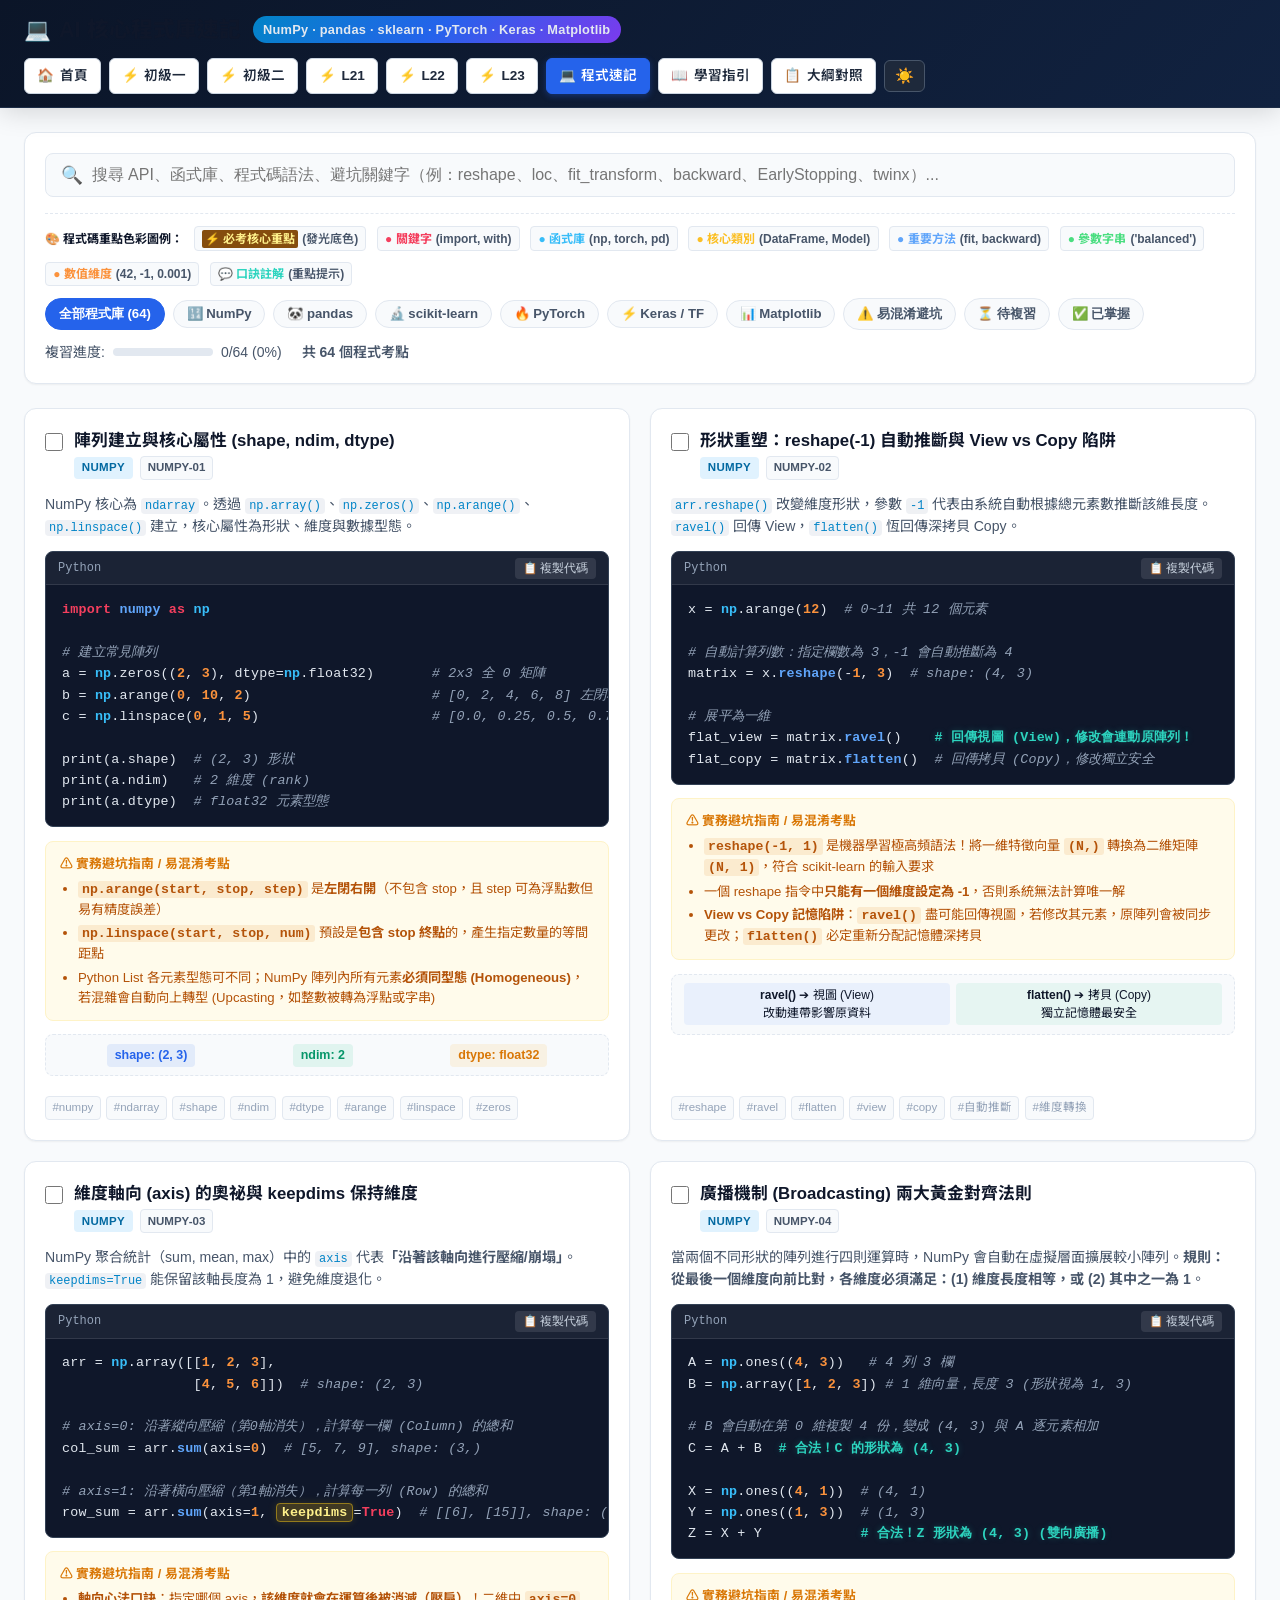
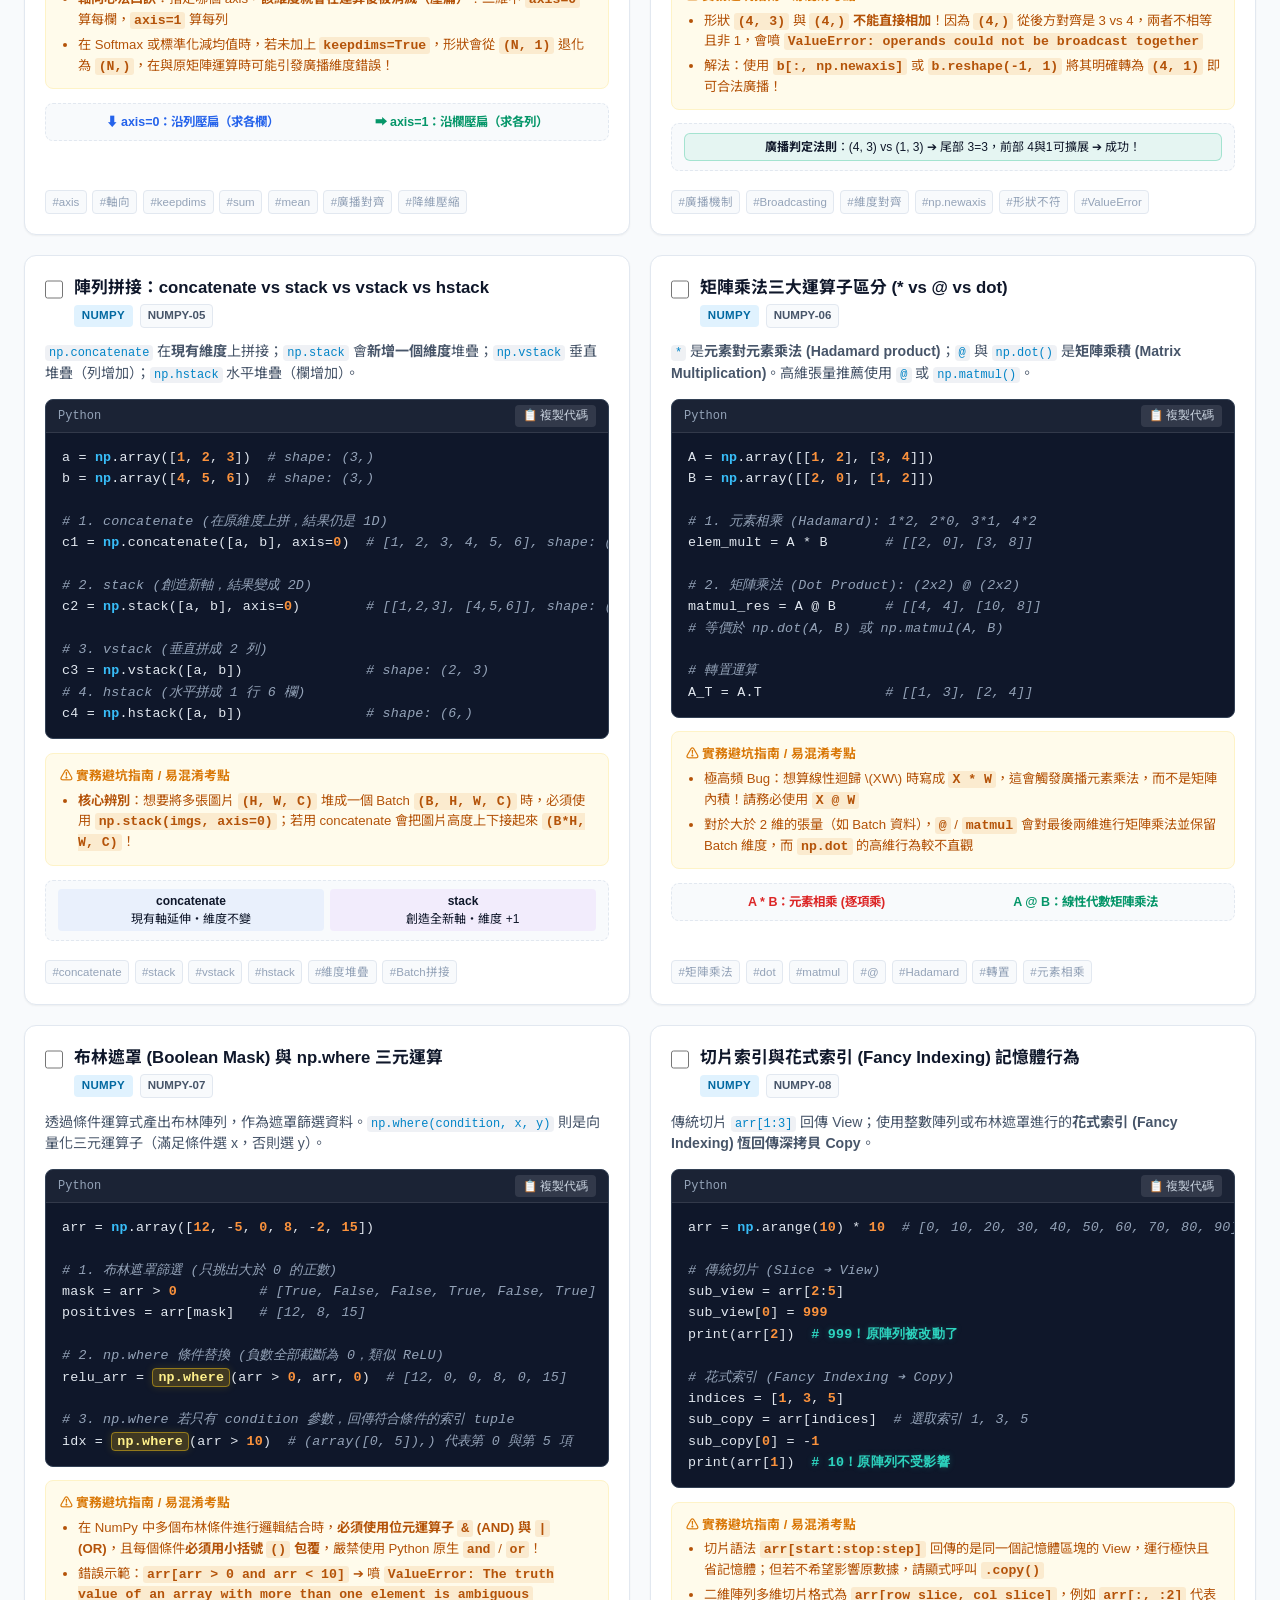
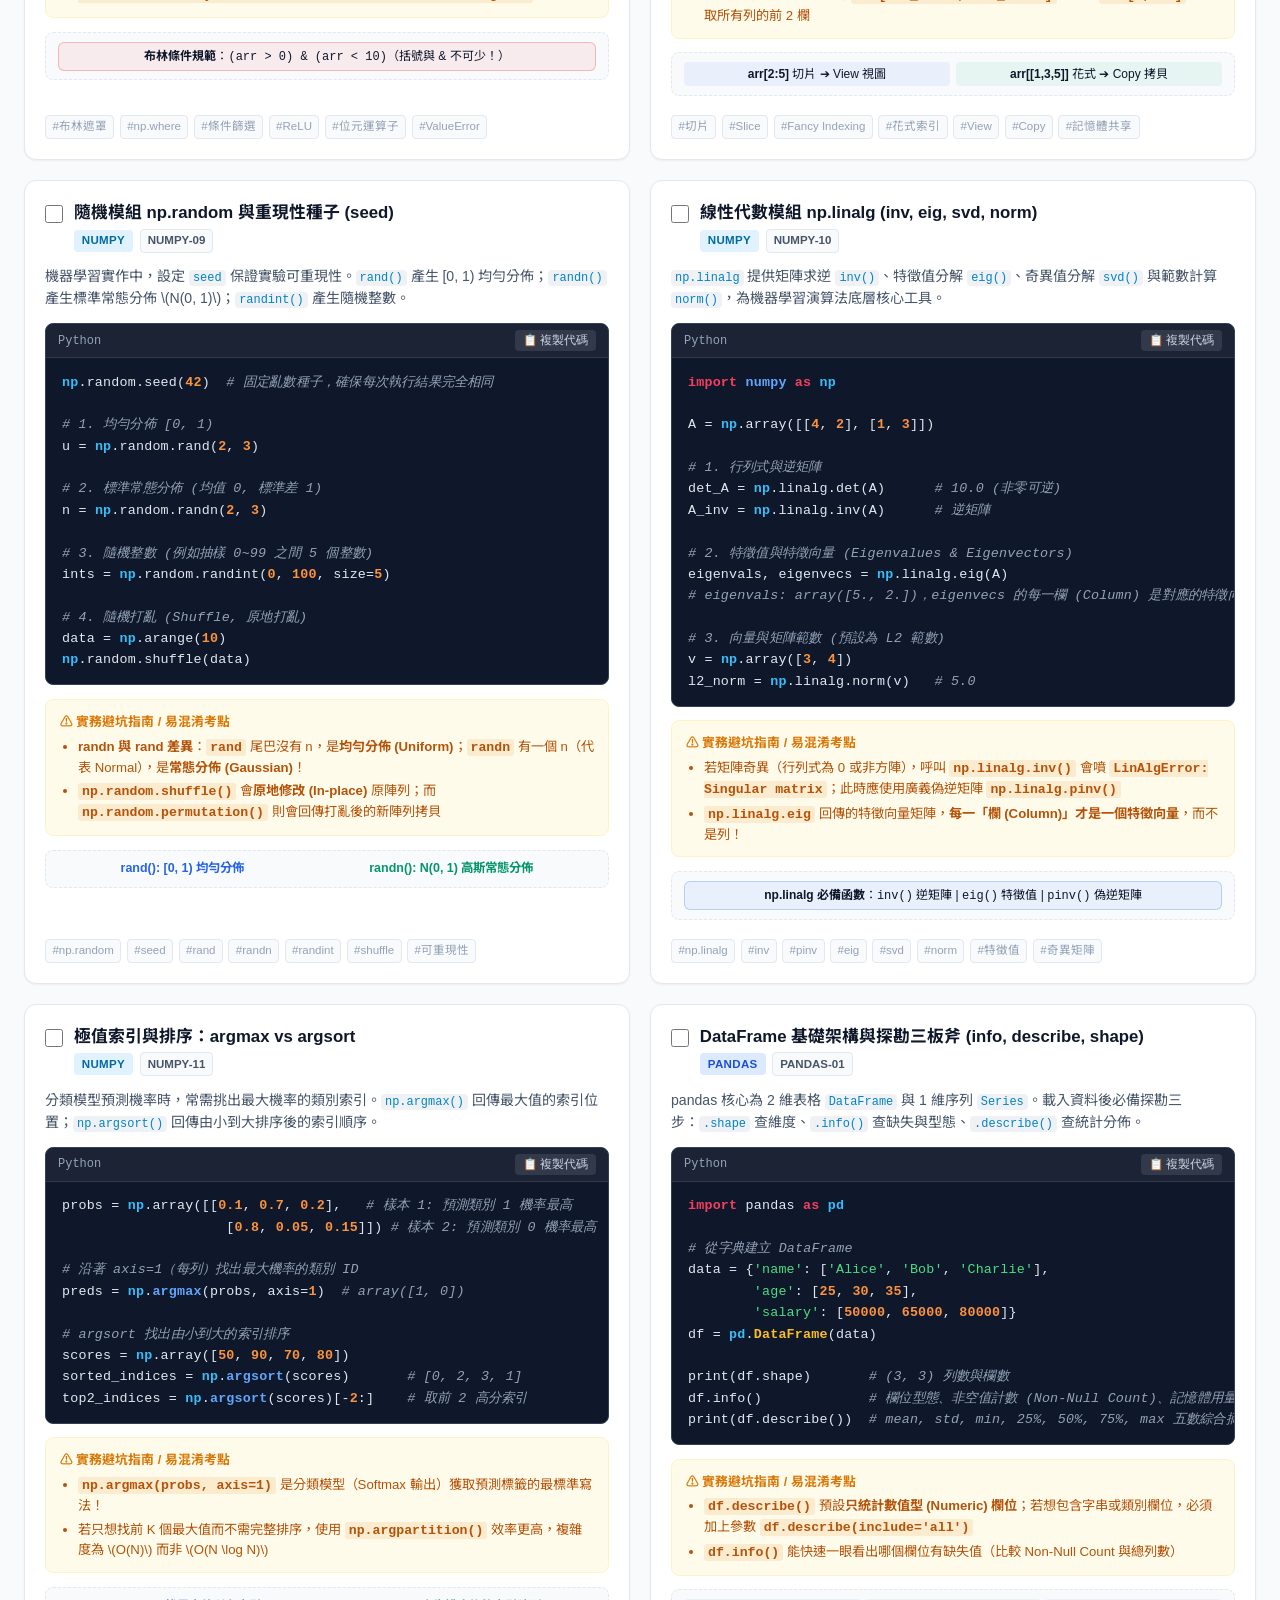
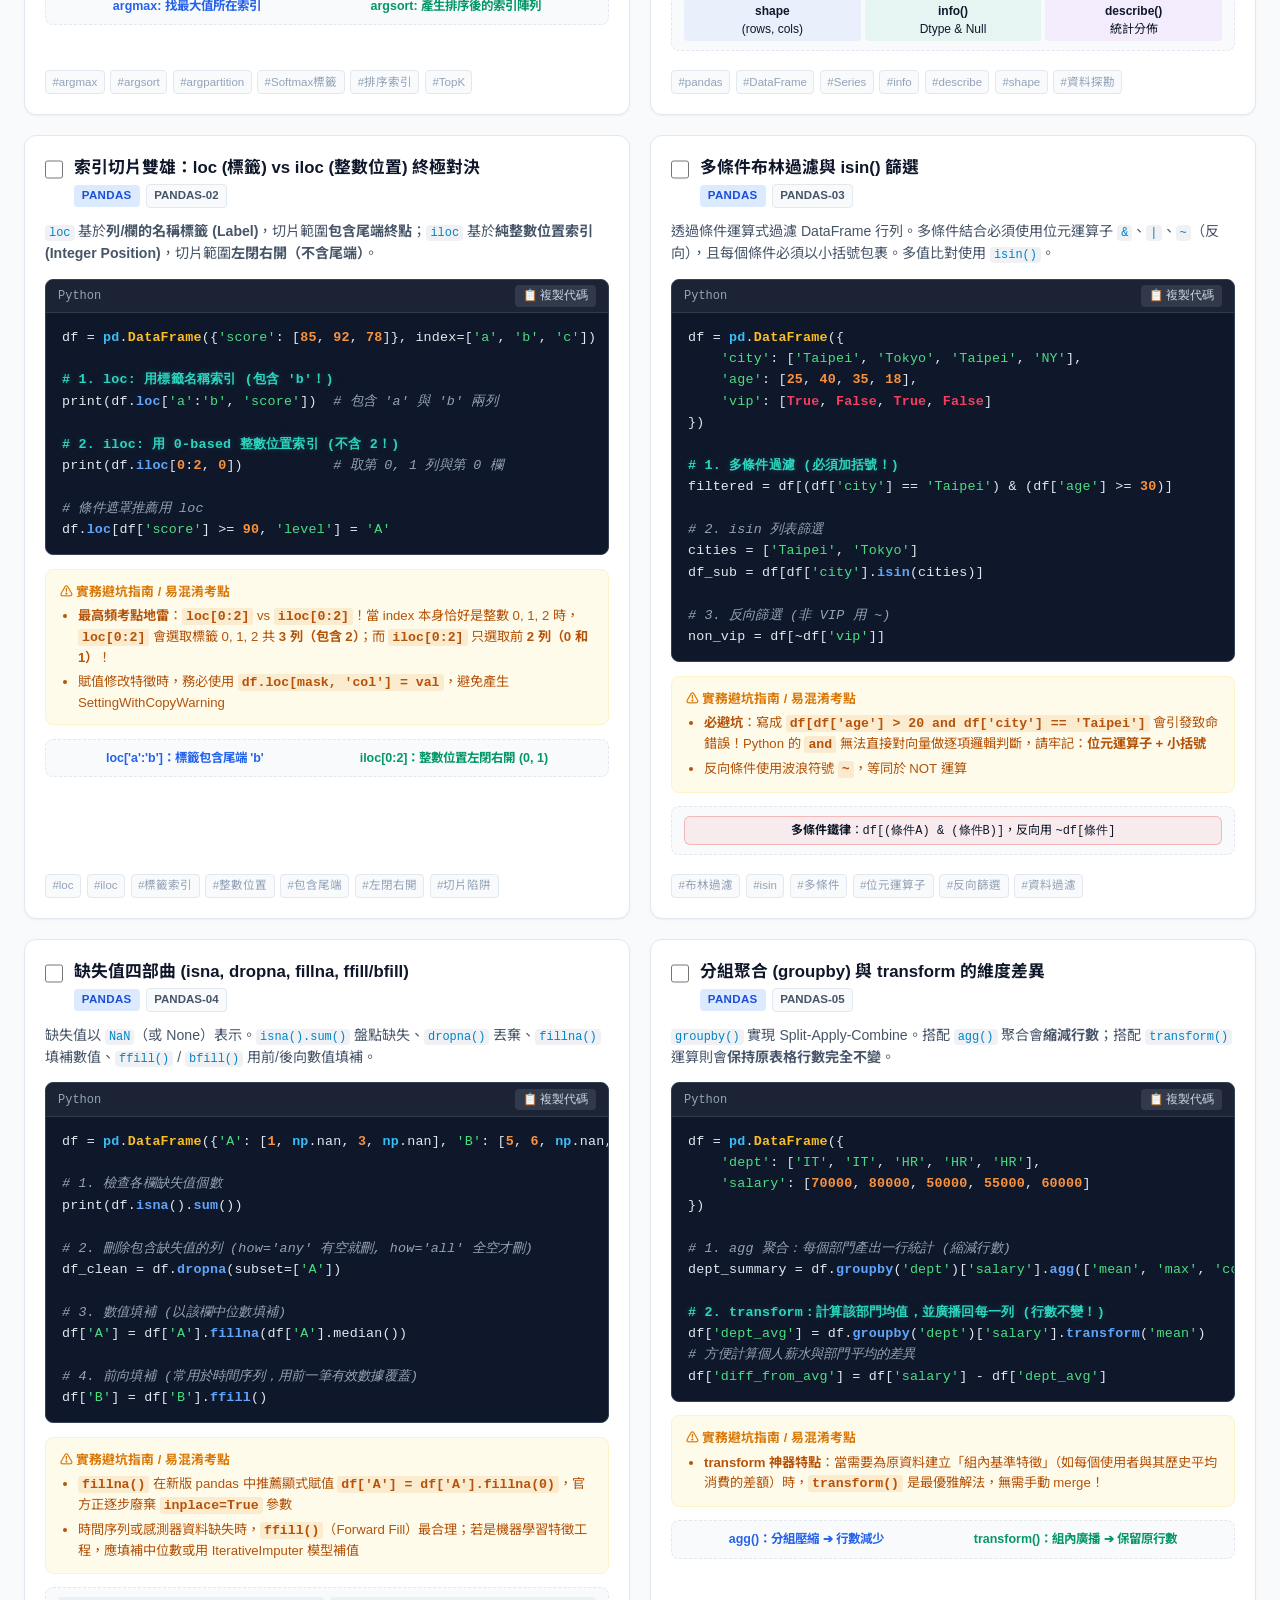
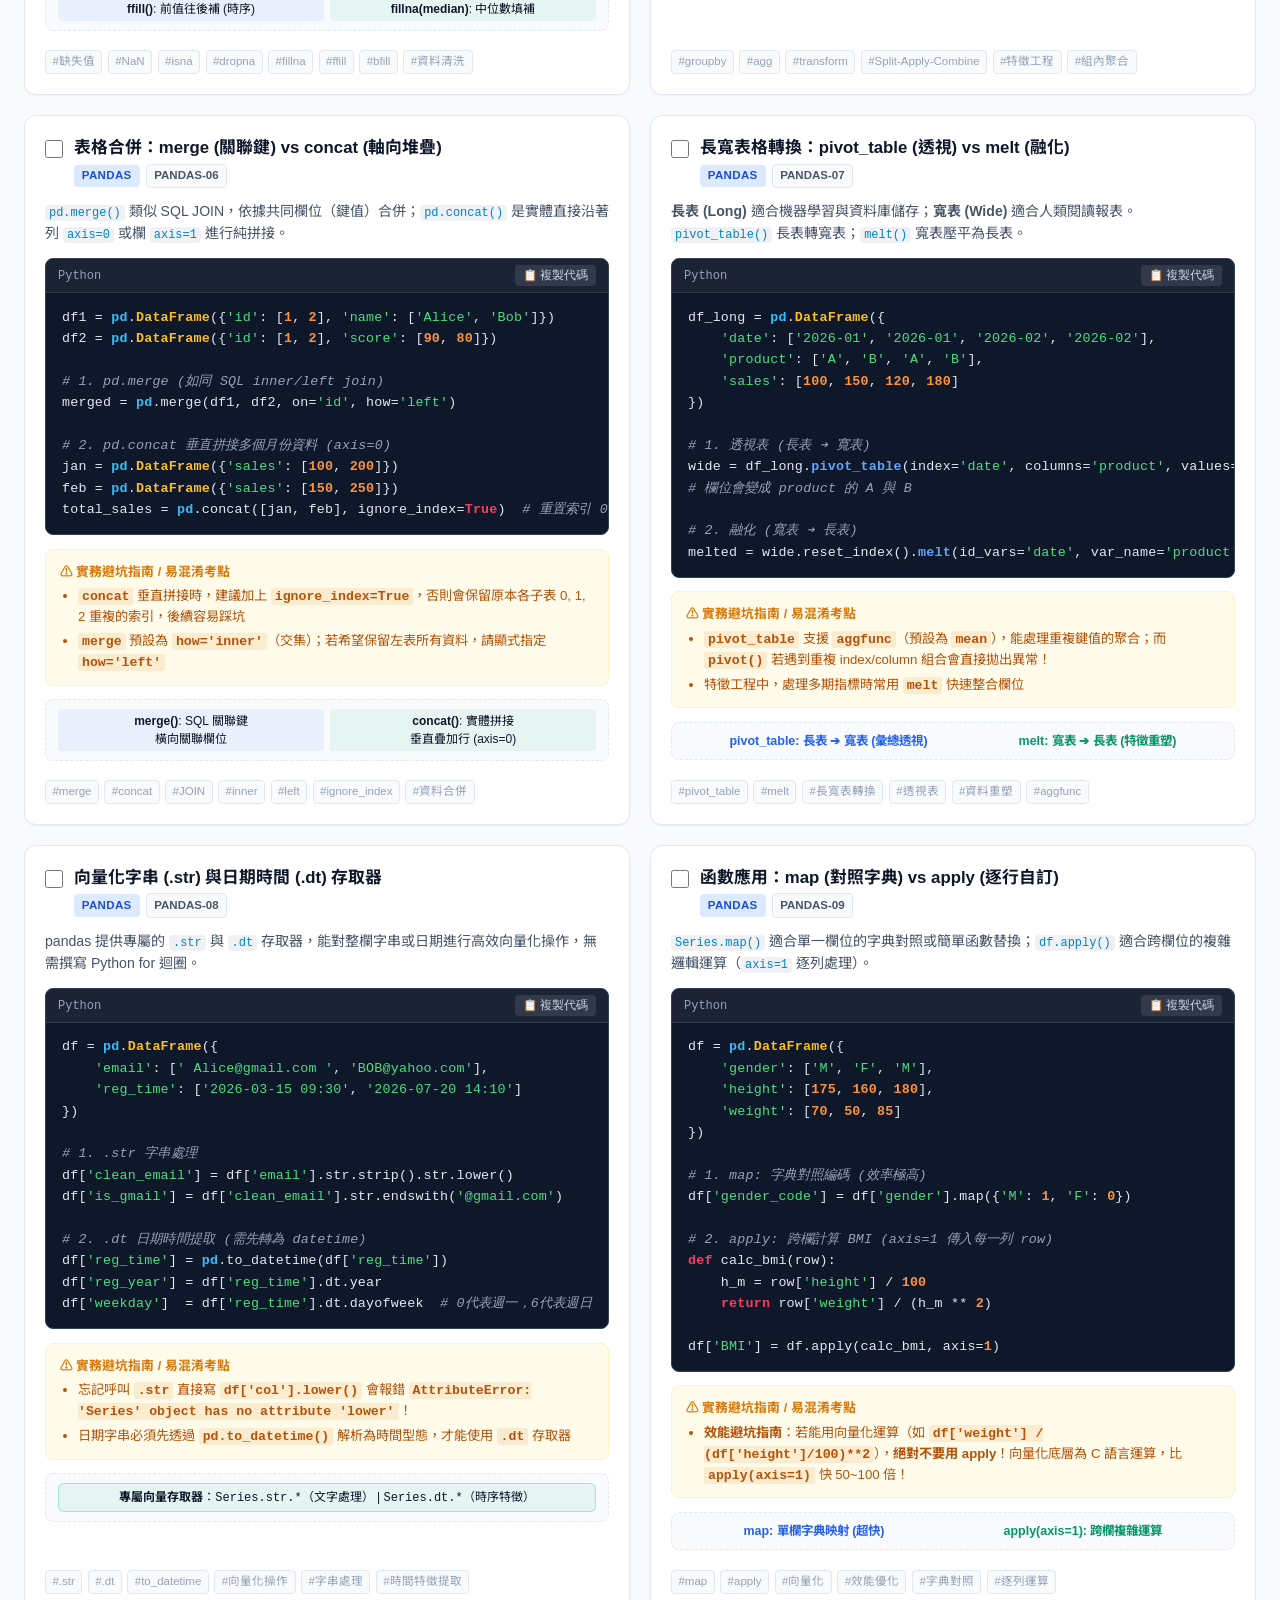
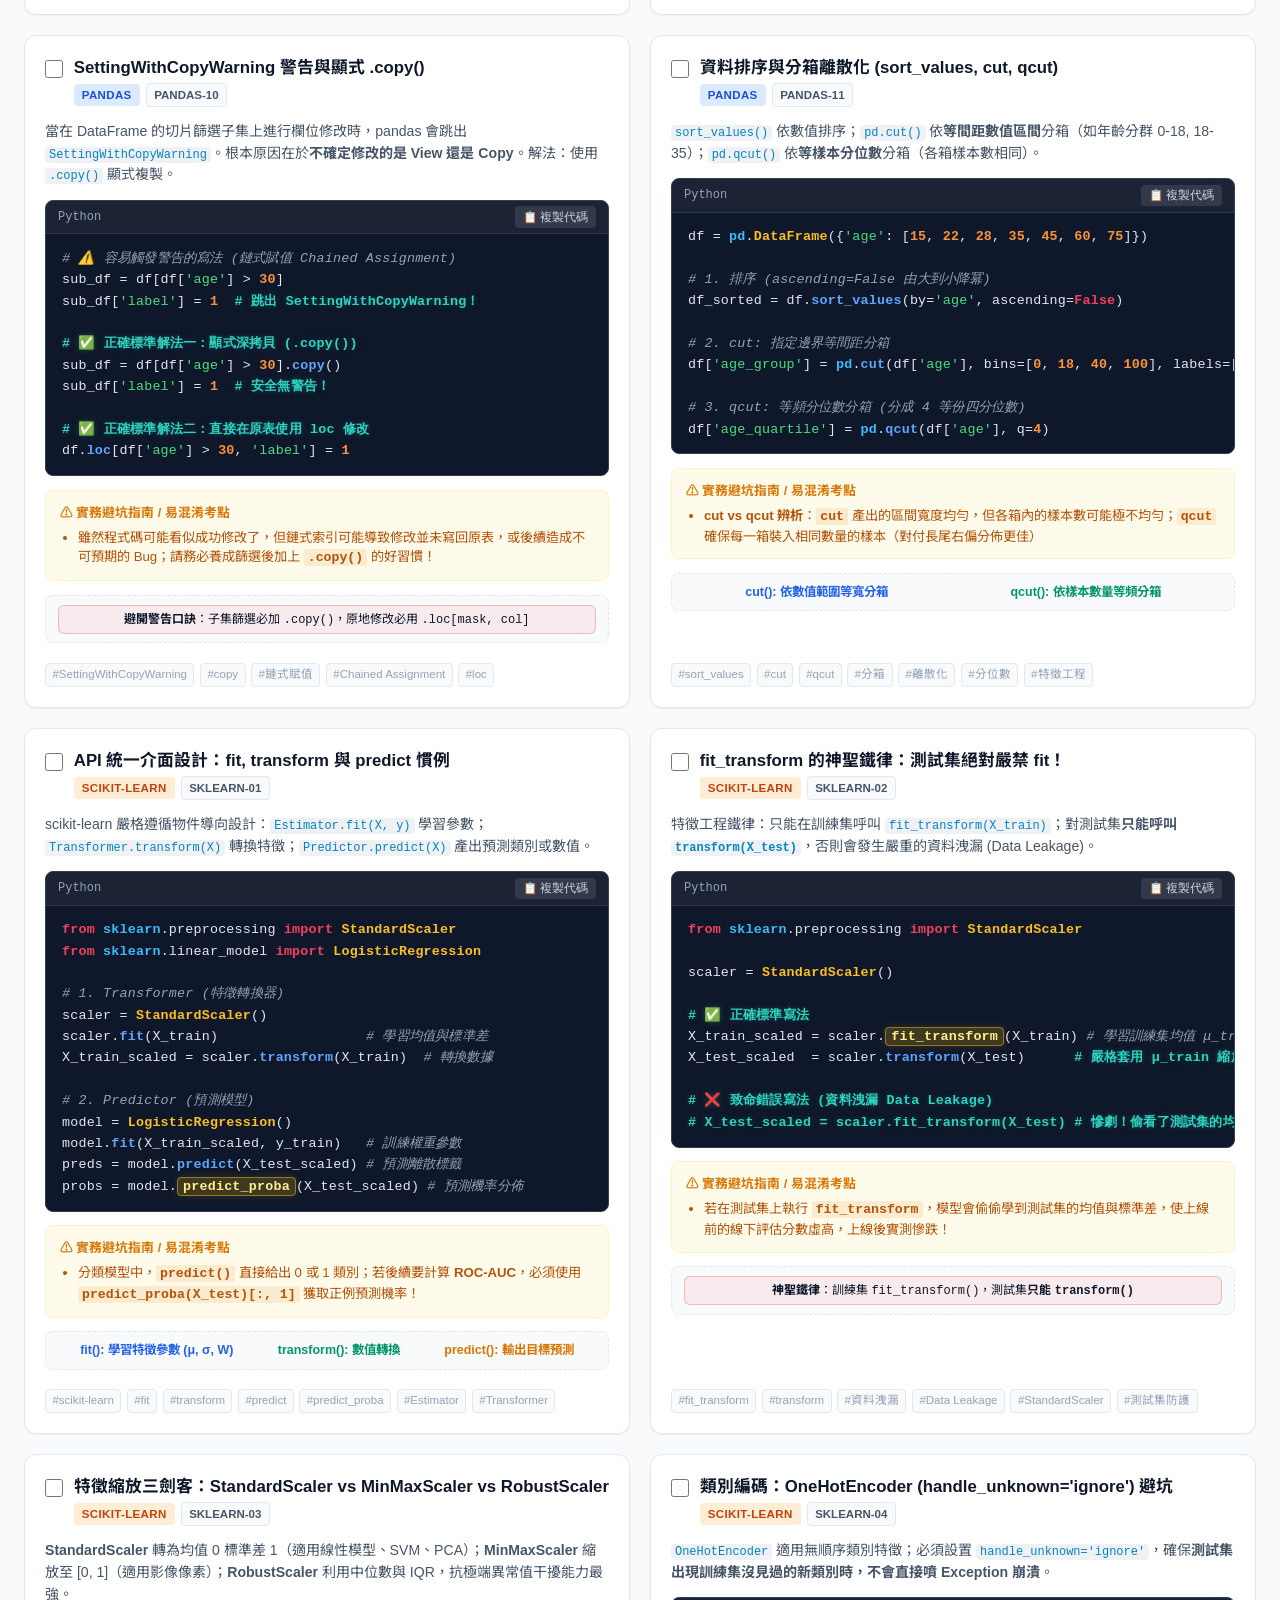
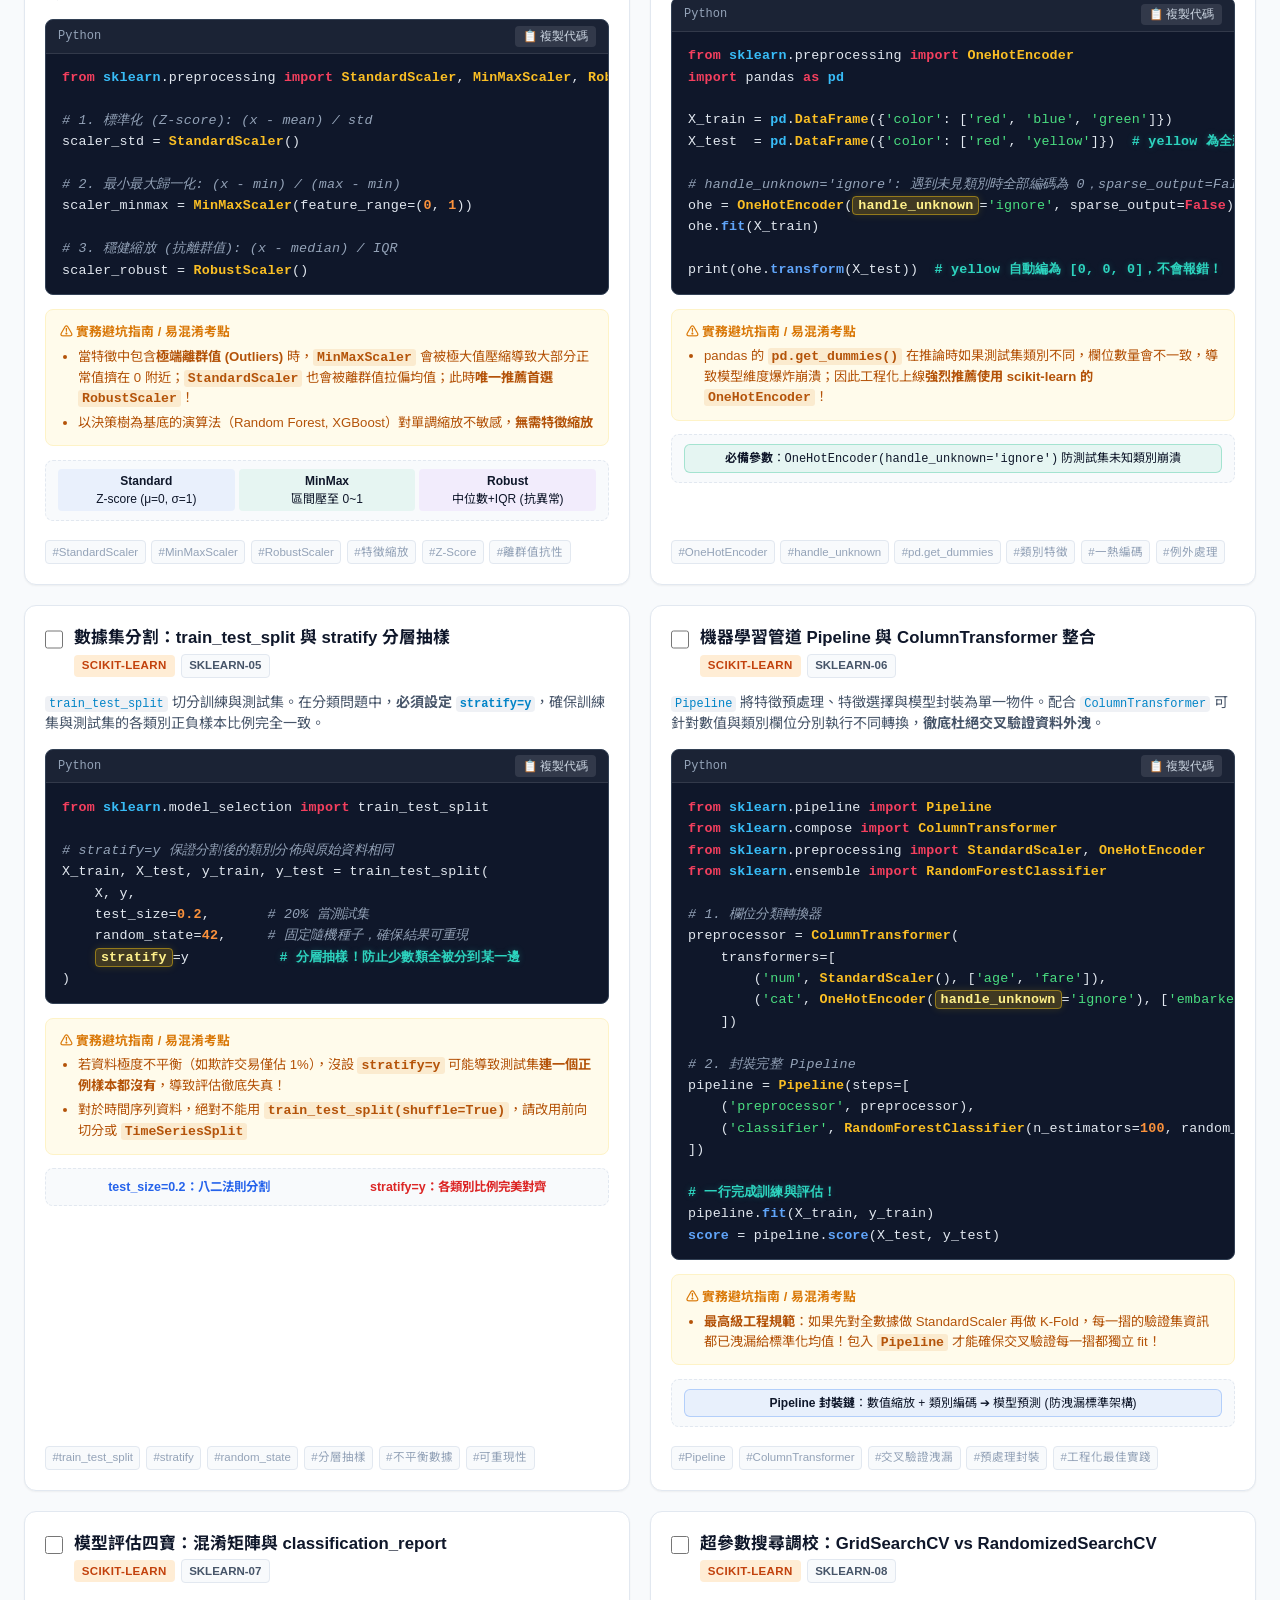
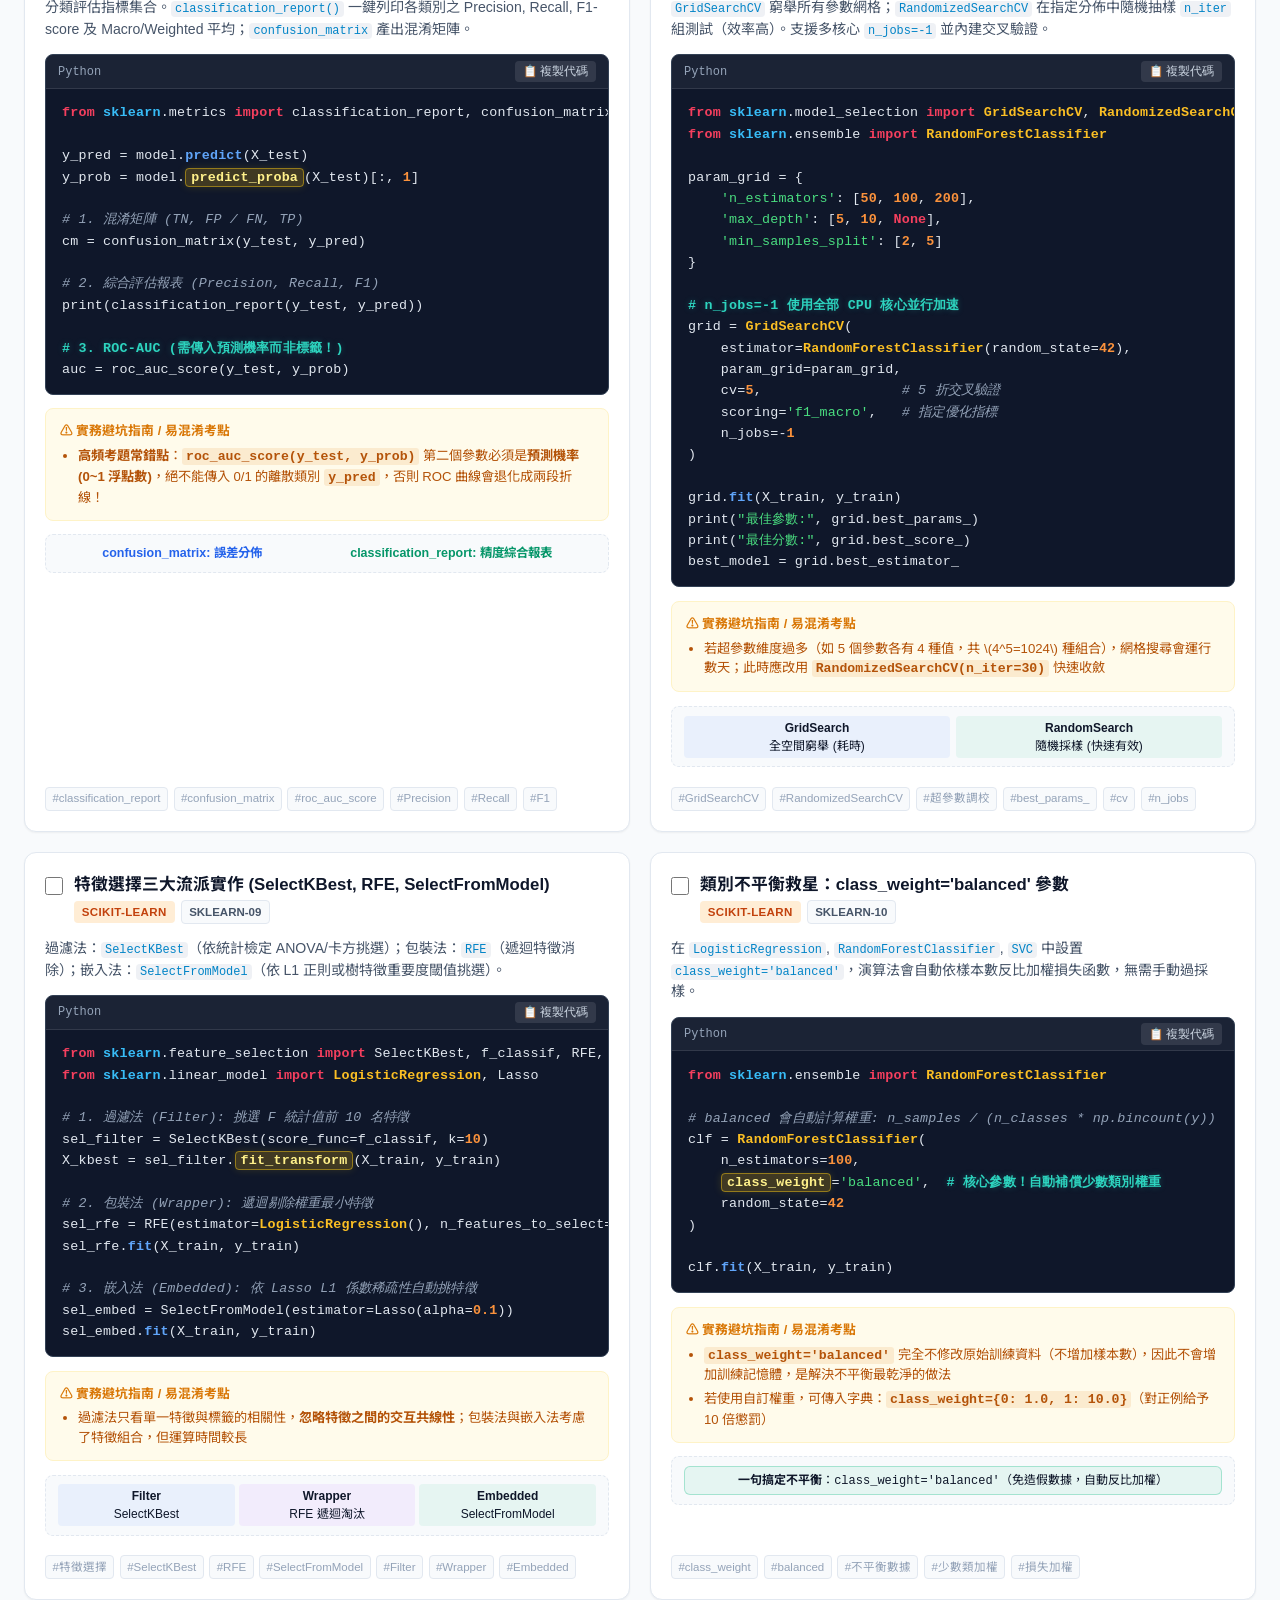
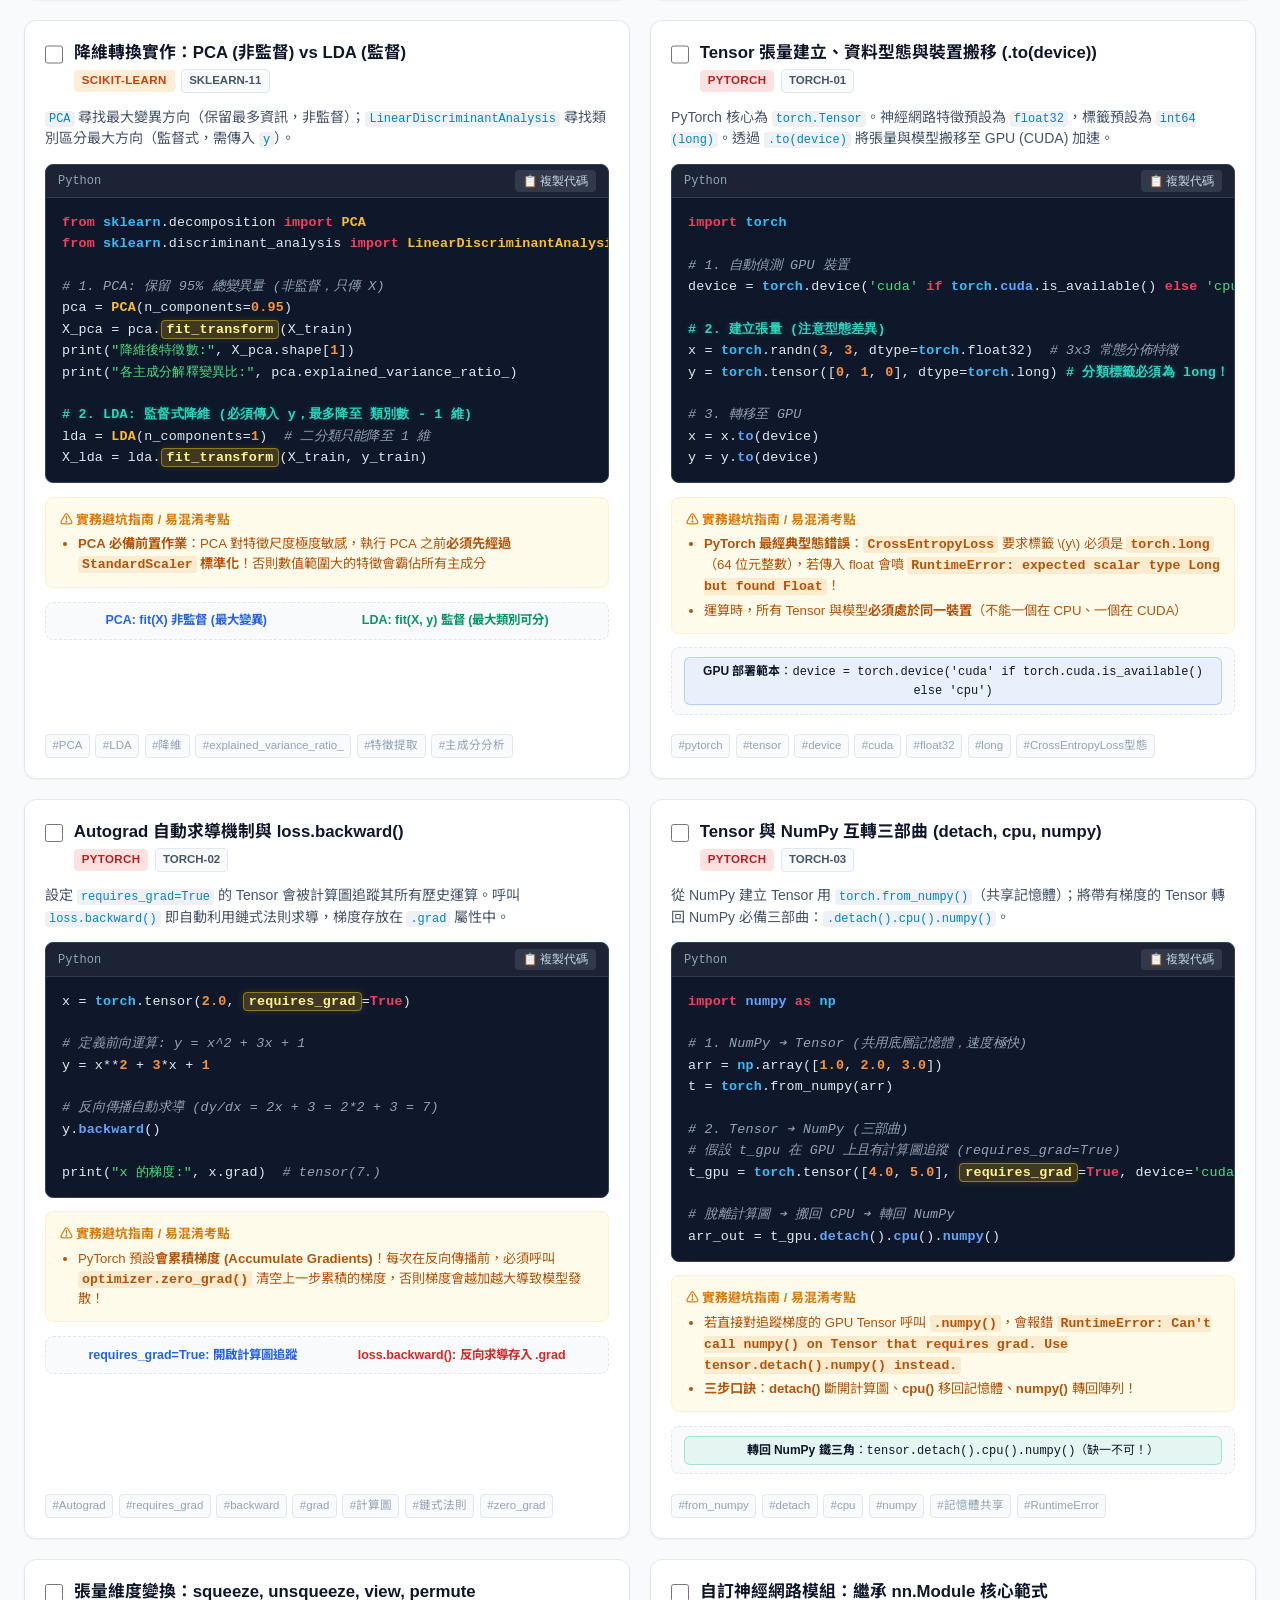
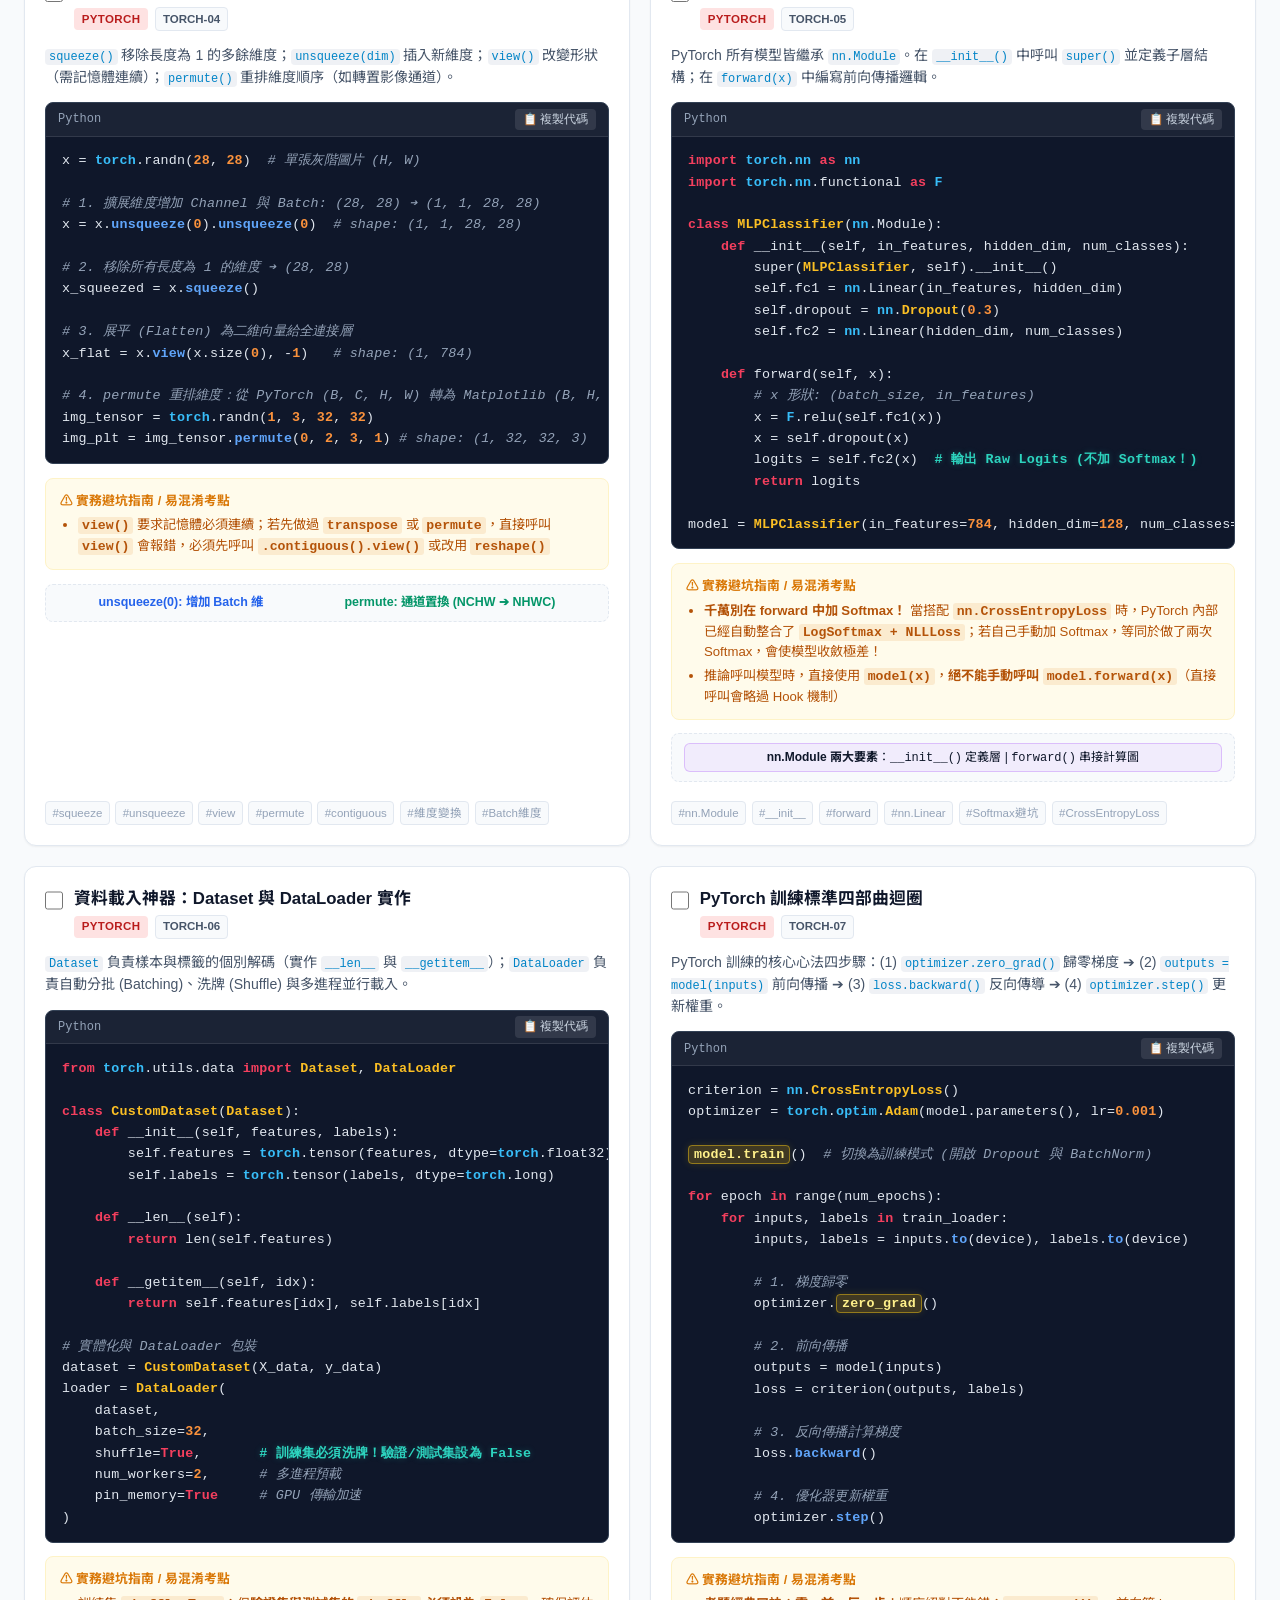
==== commit b417ca85: "Feat: Add multi-color syntax highlighting and key parameter highlight badges for Python code snippet" ====
--- a/quick_notes_coding.html
+++ b/quick_notes_coding.html
@@ -458,13 +458,100 @@
 
         .code-pre {
             margin: 0;
-            padding: 0.75rem;
+            padding: 0.85rem 1rem;
             overflow-x: auto;
             font-family: "Fira Code", Consolas, "Courier New", monospace;
-            font-size: 0.82rem;
-            line-height: 1.5;
-            color: var(--code-text);
-        }
+            font-size: 0.835rem;
+            line-height: 1.6;
+            color: #e2e8f0;
+            letter-spacing: 0.015em;
+        }
+
+        /* 程式碼語法高亮與重點色彩標籤 */
+        .tok-kw {
+            color: #f43f5e; /* 關鍵字：玫瑰紅 */
+            font-weight: 700;
+        }
+
+        .tok-mod {
+            color: #38bdf8; /* 核心函式庫 (np, pd, torch, plt): 天藍 */
+            font-weight: 700;
+        }
+
+        .tok-class {
+            color: #fbbf24; /* 核心類別 (DataFrame, StandardScaler): 琥珀金 */
+            font-weight: 700;
+        }
+
+        .tok-fn {
+            color: #60a5fa; /* 重要方法函數 (fit, backward, reshape): 亮藍 */
+            font-weight: 600;
+        }
+
+        /* 考點必背核心參數 / 關鍵方法 (醒目亮黃 + 發光底色 + 粗體) */
+        .tok-key-highlight {
+            color: #fef08a !important;
+            background: rgba(234, 179, 8, 0.22);
+            border: 1px solid rgba(250, 204, 21, 0.45);
+            padding: 1px 5px;
+            border-radius: 4px;
+            font-weight: 800 !important;
+            box-shadow: 0 0 8px rgba(250, 204, 21, 0.15);
+        }
+
+        .tok-str {
+            color: #4ade80; /* 字串參數 ('balanced', 'same'): 翡翠綠 */
+        }
+
+        .tok-num {
+            color: #fb923c; /* 數值常數 (-1, 42, 0.001): 活力橘 */
+            font-weight: 600;
+        }
+
+        .tok-comment {
+            color: #94a3b8; /* 一般註解: 銀灰斜體 */
+            font-style: italic;
+        }
+
+        .tok-comment-highlight {
+            color: #2dd4bf; /* 核心考點提示註解: 明亮青綠加粗 */
+            font-style: normal;
+            font-weight: 700;
+            text-shadow: 0 0 6px rgba(45, 212, 191, 0.25);
+        }
+
+        /* 程式碼色彩圖例列 */
+        .code-legend-bar {
+            display: flex;
+            align-items: center;
+            gap: 0.65rem;
+            flex-wrap: wrap;
+            margin-top: 0.75rem;
+            padding-top: 0.75rem;
+            border-top: 1px dashed var(--border-color);
+            font-size: 0.75rem;
+            color: var(--text-secondary);
+        }
+
+        .legend-tag {
+            display: inline-flex;
+            align-items: center;
+            gap: 0.25rem;
+            padding: 0.15rem 0.45rem;
+            border-radius: 4px;
+            background: var(--bg-main);
+            border: 1px solid var(--border-color);
+            font-weight: 600;
+        }
+
+        .dot-kw { color: #f43f5e; }
+        .dot-mod { color: #38bdf8; }
+        .dot-class { color: #fbbf24; }
+        .dot-fn { color: #60a5fa; }
+        .dot-kh { color: #fef08a; background: #854d0e; padding: 0 3px; border-radius: 2px; }
+        .dot-str { color: #4ade80; }
+        .dot-num { color: #fb923c; }
+        .dot-cmt { color: #2dd4bf; }
 
         /* Confusing Box */
         .confusing-box {
@@ -603,7 +690,20 @@
                 <button class="btn-clear-search" id="btn-clear-search" title="清除搜尋">&times;</button>
             </div>
 
-            <div class="filter-tags-row">
+            <!-- Code Color Legend -->
+            <div class="code-legend-bar">
+                <span style="font-weight: 700; color: var(--text-primary);">🎨 程式碼重點色彩圖例：</span>
+                <span class="legend-tag"><b class="dot-kh">⚡ 必考核心重點</b> (發光底色)</span>
+                <span class="legend-tag"><b class="dot-kw">● 關鍵字</b> (import, with)</span>
+                <span class="legend-tag"><b class="dot-mod">● 函式庫</b> (np, torch, pd)</span>
+                <span class="legend-tag"><b class="dot-class">● 核心類別</b> (DataFrame, Model)</span>
+                <span class="legend-tag"><b class="dot-fn">● 重要方法</b> (fit, backward)</span>
+                <span class="legend-tag"><b class="dot-str">● 參數字串</b> ('balanced')</span>
+                <span class="legend-tag"><b class="dot-num">● 數值維度</b> (42, -1, 0.001)</span>
+                <span class="legend-tag"><b class="dot-cmt">💬 口訣註解</b> (重點提示)</span>
+            </div>
+
+            <div class="filter-tags-row" style="margin-top: 0.75rem;">
                 <div class="pills-group">
                     <button class="filter-pill active" data-category="all">全部程式庫 (64)</button>
                     <button class="filter-pill" data-category="numpy">🔢 NumPy</button>
@@ -721,6 +821,77 @@
                 };
                 const conf = map[cat] || { name: cat, cls: "" };
                 return `<span class="lib-badge ${conf.cls}">${conf.name}</span>`;
+            };
+
+            // Python Code Syntax Highlighter
+            const escapeHtml = (text) => {
+                return text.replace(/&/g, '&amp;').replace(/</g, '&lt;').replace(/>/g, '&gt;');
+            };
+
+            const highlightPython = (code) => {
+                const keyHighlights = [
+                    'fit_transform', 'predict_proba', 'zero_grad', 'requires_grad', 'torch\\.no_grad', 'model\\.eval', 'model\\.train',
+                    'class_weight', 'restore_best_weights', 'save_best_only', 'handle_unknown', 'stratify',
+                    'keepdims', 'inplace', 'SettingWithCopyWarning', 'sparse_categorical_crossentropy',
+                    'categorical_crossentropy', 'bbox_inches', 'unicode_minus', 'font\\.sans-serif', 'tight_layout',
+                    'np\\.where', 'np\\.newaxis', 'clip_grad_norm_', 'ImageDataGenerator'
+                ];
+
+                const keywords = [
+                    'import', 'from', 'as', 'def', 'class', 'return', 'for', 'in', 'while', 'if', 'elif', 'else', 
+                    'with', 'try', 'except', 'finally', 'lambda', 'True', 'False', 'None', 'yield', 'raise', 'pass'
+                ];
+
+                const modules = [
+                    'np', 'pd', 'torch', 'nn', 'F', 'optim', 'keras', 'layers', 'callbacks', 'models', 'plt', 'sns', 'sklearn'
+                ];
+
+                const classes = [
+                    'DataFrame', 'Series', 'Tensor', 'Dataset', 'DataLoader', 'Sequential', 'Model', 'Pipeline', 
+                    'ColumnTransformer', 'StandardScaler', 'MinMaxScaler', 'RobustScaler', 'OneHotEncoder', 'LabelEncoder',
+                    'LogisticRegression', 'RandomForestClassifier', 'RandomForestRegressor', 'SVC', 'PCA', 'LDA', 
+                    'LinearDiscriminantAnalysis', 'GridSearchCV', 'RandomizedSearchCV', 'EarlyStopping', 'ModelCheckpoint', 
+                    'ReduceLROnPlateau', 'ImageDataGenerator', 'ConfusionMatrixDisplay', 'CosineAnnealingLR', 'StepLR',
+                    'ResNet50', 'Conv2D', 'MaxPooling2D', 'Dense', 'Dropout', 'Flatten', 'Input', 'BatchNormalization',
+                    'GlobalAveragePooling2D', 'CrossEntropyLoss', 'Adam', 'CustomDataset', 'MLPClassifier'
+                ];
+
+                const methods = [
+                    'fit', 'transform', 'predict', 'score', 'evaluate', 'backward', 'step', 'compile', 'to', 
+                    'detach', 'cpu', 'cuda', 'numpy', 'item', 'squeeze', 'unsqueeze', 'view', 'permute', 'reshape', 
+                    'ravel', 'flatten', 'sum', 'mean', 'std', 'min', 'max', 'argmax', 'argsort', 'sort_values', 
+                    'groupby', 'agg', 'pivot_table', 'melt', 'dropna', 'fillna', 'isna', 'ffill', 'bfill', 'copy', 
+                    'loc', 'iloc', 'isin', 'cut', 'qcut', 'plot', 'scatter', 'hist', 'bar', 'boxplot', 'violinplot', 
+                    'heatmap', 'pairplot', 'subplots', 'savefig', 'close', 'show', 'load_model', 'save', 
+                    'load_state_dict', 'state_dict'
+                ];
+
+                const pattern = new RegExp([
+                    '(?<str>"""[\\s\\S]*?"""|\'\'\'[\\s\\S]*?\'\'\'|"[^"\\n]*"|\'[^\'\\n]*\')',
+                    '(?<cmt>#.*$)',
+                    `(?<kh>\\b(?:${keyHighlights.join('|')})\\b)`,
+                    `(?<kw>\\b(?:${keywords.join('|')})\\b)`,
+                    `(?<mod>\\b(?:${modules.join('|')})\\b)`,
+                    `(?<cls>\\b(?:${classes.join('|')})\\b)`,
+                    `(?<fn>\\b(?:${methods.join('|')})\\b)`,
+                    '(?<num>\\b\\d+(?:\\.\\d+)?(?:[eE][+-]?\\d+)?\\b)'
+                ].join('|'), 'gm');
+
+                return code.replace(pattern, (match, str, cmt, kh, kw, mod, cls, fn, num) => {
+                    if (str) return `<span class="tok-str">${escapeHtml(str)}</span>`;
+                    if (cmt) {
+                        const isImportant = cmt.includes('！') || cmt.includes('!') || cmt.includes('核心') || cmt.includes('注意') || cmt.includes('必') || cmt.includes('陷阱') || cmt.includes('❌') || cmt.includes('✅');
+                        const clsName = isImportant ? 'tok-comment tok-comment-highlight' : 'tok-comment';
+                        return `<span class="${clsName}">${escapeHtml(cmt)}</span>`;
+                    }
+                    if (kh) return `<span class="tok-key-highlight">${escapeHtml(kh)}</span>`;
+                    if (kw) return `<span class="tok-kw">${escapeHtml(kw)}</span>`;
+                    if (mod) return `<span class="tok-mod">${escapeHtml(mod)}</span>`;
+                    if (cls) return `<span class="tok-class">${escapeHtml(cls)}</span>`;
+                    if (fn) return `<span class="tok-fn">${escapeHtml(fn)}</span>`;
+                    if (num) return `<span class="tok-num">${escapeHtml(num)}</span>`;
+                    return escapeHtml(match);
+                });
             };
 
             // Render Cards
@@ -856,7 +1027,7 @@
                         const pre = document.createElement("pre");
                         pre.className = "code-pre";
                         const codeElem = document.createElement("code");
-                        codeElem.textContent = item.snippet;
+                        codeElem.innerHTML = highlightPython(item.snippet);
                         pre.appendChild(codeElem);
 
                         codeBox.appendChild(codeHeader);
